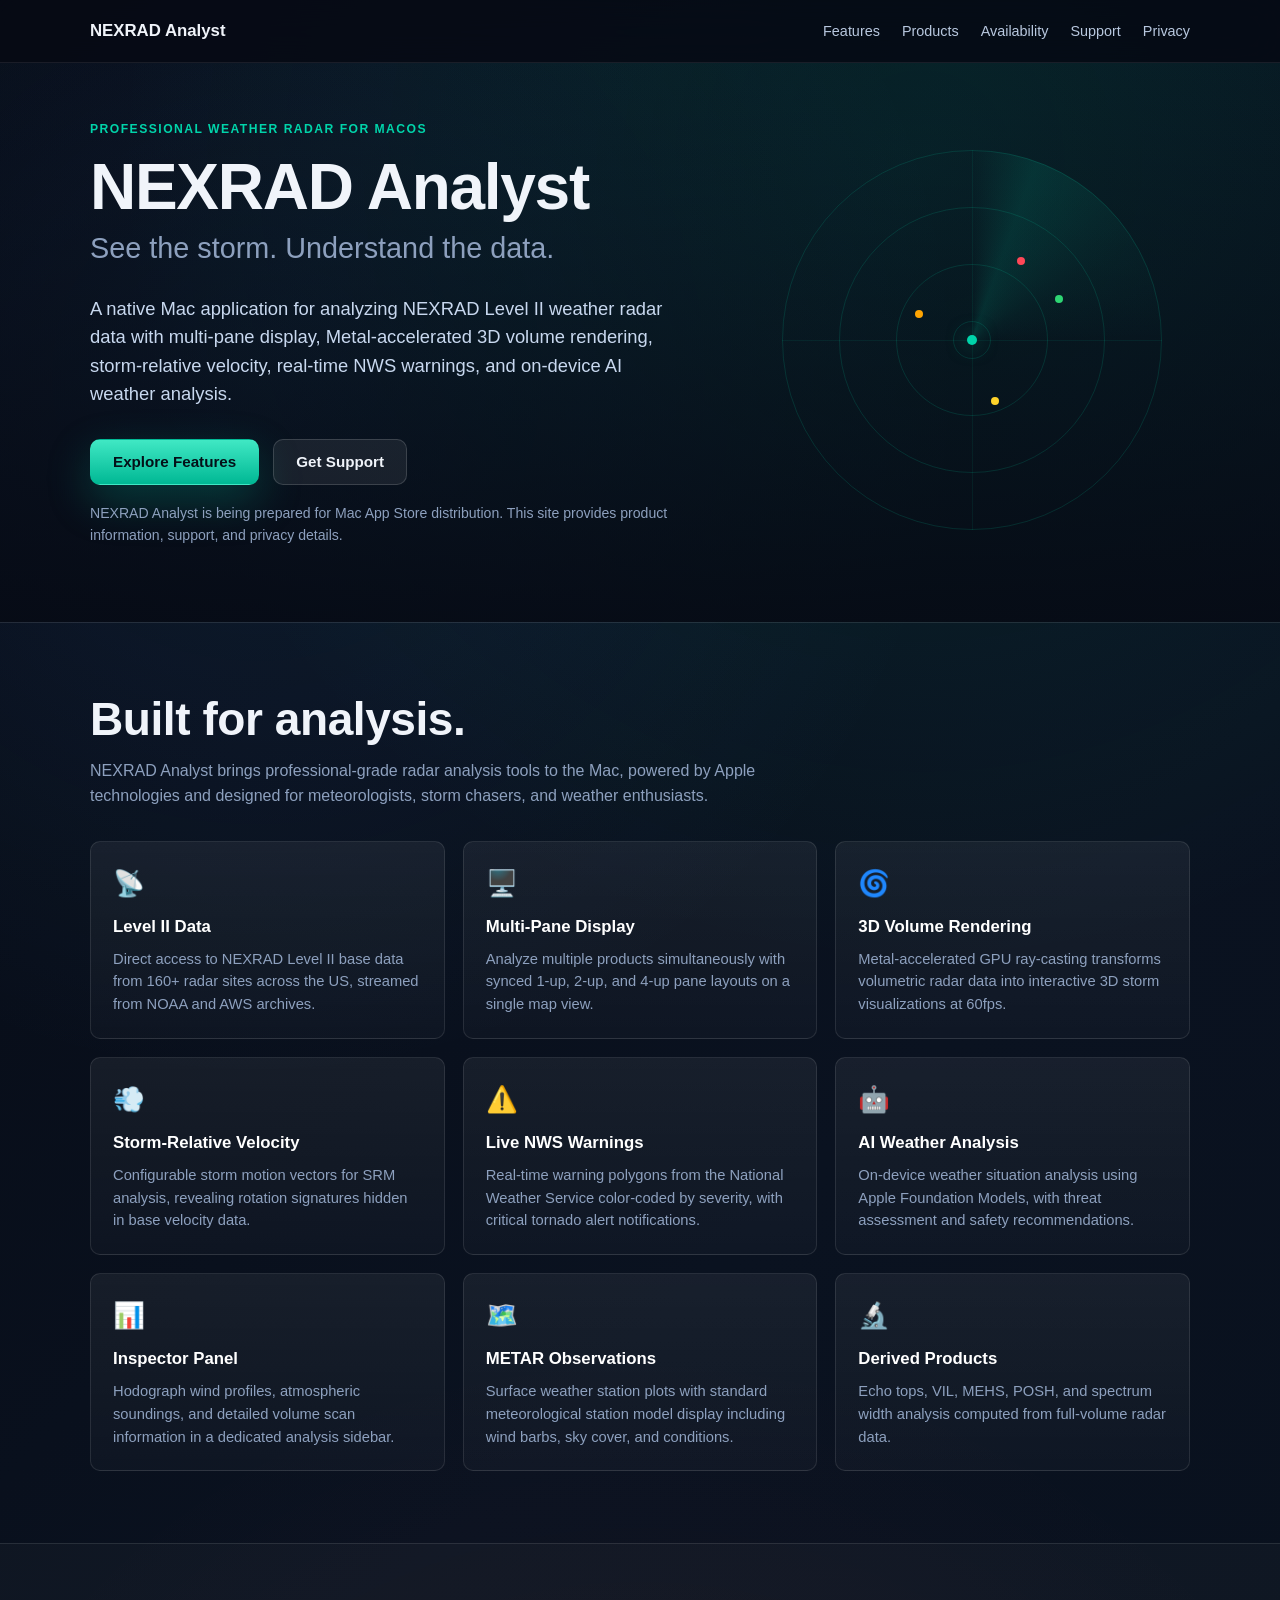
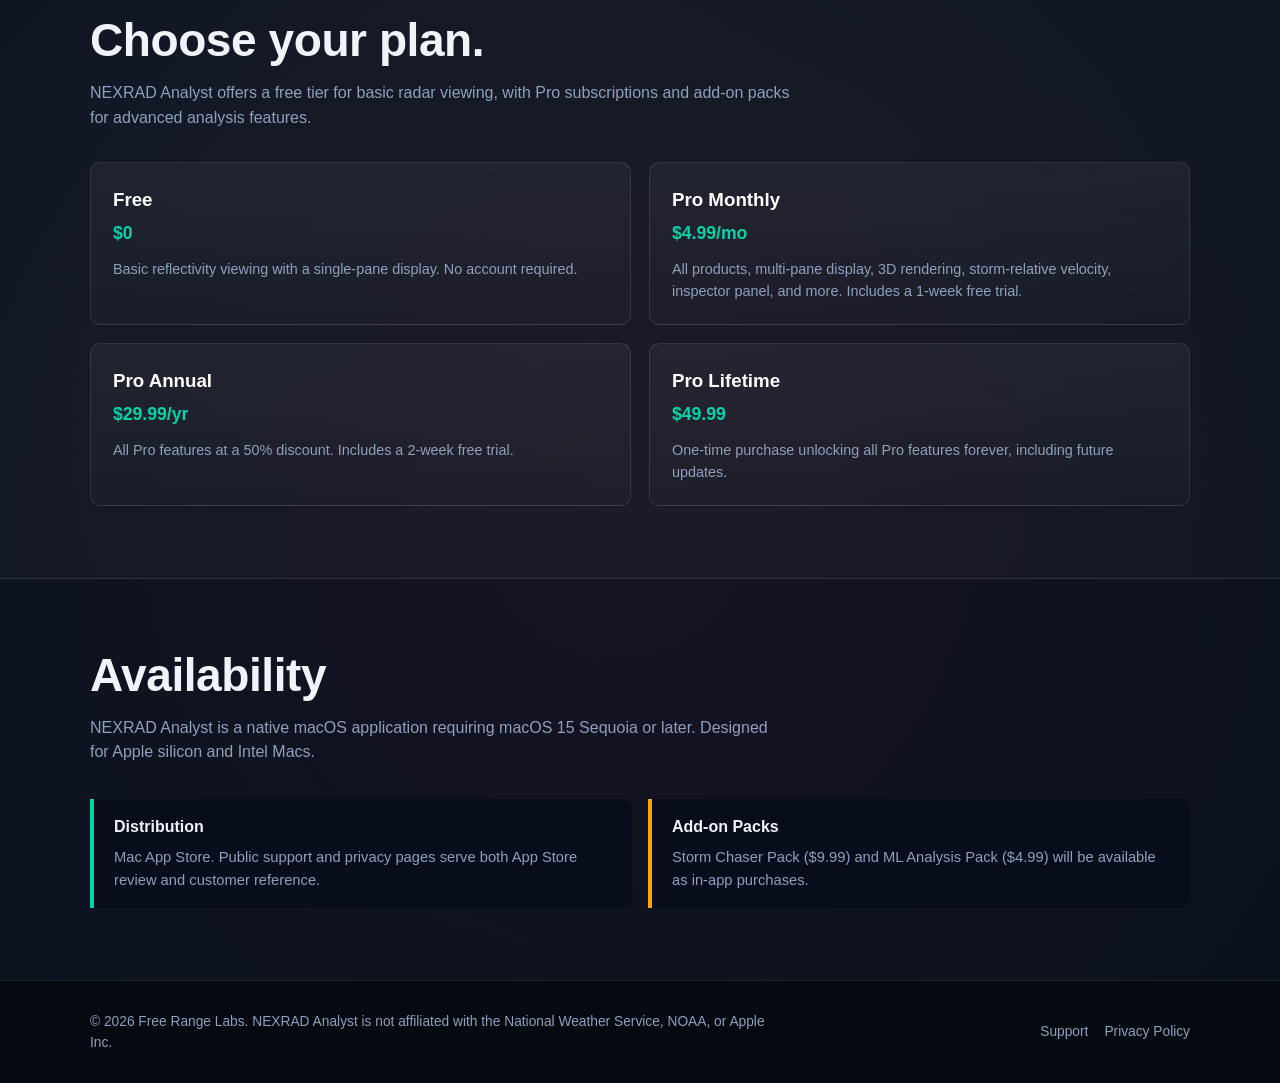
==== index.html @ 1f05a840 "Initial public site: marketing, support, privacy, and issue templates - Marketing page (index.html):" ====
<!doctype html>
<html lang="en">
  <head>
    <meta charset="utf-8">
    <meta name="viewport" content="width=device-width, initial-scale=1">
    <title>NEXRAD Analyst - Professional Weather Radar for Mac</title>
    <meta name="description" content="NEXRAD Analyst is a native macOS weather radar analysis application featuring Level II data, multi-pane display, 3D volume rendering, storm-relative velocity, and AI-powered weather analysis.">
    <meta property="og:title" content="NEXRAD Analyst">
    <meta property="og:description" content="Professional NEXRAD Level II weather radar analysis for macOS. Multi-pane display, 3D rendering, storm tracking, and on-device AI analysis.">
    <meta property="og:type" content="website">
    <meta property="og:url" content="https://noktirnal42.github.io/NEXRADAnalyst/">
    <link rel="stylesheet" href="styles.css">
  </head>
  <body>
    <header class="site-header">
      <nav class="nav" aria-label="Primary">
        <a class="brand" href="index.html">
          <span>NEXRAD Analyst</span>
        </a>
        <div class="nav-links">
          <a href="#features">Features</a>
          <a href="#products">Products</a>
          <a href="#availability">Availability</a>
          <a href="support.html">Support</a>
          <a href="privacy.html">Privacy</a>
        </div>
      </nav>
    </header>

    <main>
      <section class="hero">
        <div class="hero-inner hero-grid">
          <div class="hero-content">
            <p class="eyebrow">Professional weather radar for macOS</p>
            <h1>NEXRAD Analyst</h1>
            <p class="hero-title-sub">See the storm. Understand the data.</p>
            <p class="hero-copy">A native Mac application for analyzing NEXRAD Level II weather radar data with multi-pane display, Metal-accelerated 3D volume rendering, storm-relative velocity, real-time NWS warnings, and on-device AI weather analysis.</p>
            <div class="cta-row">
              <a class="primary-button" href="#features">Explore Features</a>
              <a class="secondary-button" href="support.html">Get Support</a>
            </div>
            <p class="note">NEXRAD Analyst is being prepared for Mac App Store distribution. This site provides product information, support, and privacy details.</p>
          </div>
          <div class="radar-visual" aria-label="Animated radar sweep visualization">
            <div class="radar-ring radar-ring-1"></div>
            <div class="radar-ring radar-ring-2"></div>
            <div class="radar-ring radar-ring-3"></div>
            <div class="radar-ring radar-ring-4"></div>
            <div class="radar-crosshair"></div>
            <div class="radar-sweep"></div>
            <div class="radar-dot radar-dot-1"></div>
            <div class="radar-dot radar-dot-2"></div>
            <div class="radar-dot radar-dot-3"></div>
            <div class="radar-dot radar-dot-4"></div>
            <div class="radar-center"></div>
          </div>
        </div>
      </section>

      <section class="section" id="features">
        <div class="section-inner">
          <h2>Built for analysis.</h2>
          <p class="section-lede">NEXRAD Analyst brings professional-grade radar analysis tools to the Mac, powered by Apple technologies and designed for meteorologists, storm chasers, and weather enthusiasts.</p>
          <div class="feature-grid">
            <article class="feature">
              <span class="feature-icon">📡</span>
              <h3>Level II Data</h3>
              <p>Direct access to NEXRAD Level II base data from 160+ radar sites across the US, streamed from NOAA and AWS archives.</p>
            </article>
            <article class="feature">
              <span class="feature-icon">🖥️</span>
              <h3>Multi-Pane Display</h3>
              <p>Analyze multiple products simultaneously with synced 1-up, 2-up, and 4-up pane layouts on a single map view.</p>
            </article>
            <article class="feature">
              <span class="feature-icon">🌀</span>
              <h3>3D Volume Rendering</h3>
              <p>Metal-accelerated GPU ray-casting transforms volumetric radar data into interactive 3D storm visualizations at 60fps.</p>
            </article>
            <article class="feature">
              <span class="feature-icon">💨</span>
              <h3>Storm-Relative Velocity</h3>
              <p>Configurable storm motion vectors for SRM analysis, revealing rotation signatures hidden in base velocity data.</p>
            </article>
            <article class="feature">
              <span class="feature-icon">⚠️</span>
              <h3>Live NWS Warnings</h3>
              <p>Real-time warning polygons from the National Weather Service color-coded by severity, with critical tornado alert notifications.</p>
            </article>
            <article class="feature">
              <span class="feature-icon">🤖</span>
              <h3>AI Weather Analysis</h3>
              <p>On-device weather situation analysis using Apple Foundation Models, with threat assessment and safety recommendations.</p>
            </article>
            <article class="feature">
              <span class="feature-icon">📊</span>
              <h3>Inspector Panel</h3>
              <p>Hodograph wind profiles, atmospheric soundings, and detailed volume scan information in a dedicated analysis sidebar.</p>
            </article>
            <article class="feature">
              <span class="feature-icon">🗺️</span>
              <h3>METAR Observations</h3>
              <p>Surface weather station plots with standard meteorological station model display including wind barbs, sky cover, and conditions.</p>
            </article>
            <article class="feature">
              <span class="feature-icon">🔬</span>
              <h3>Derived Products</h3>
              <p>Echo tops, VIL, MEHS, POSH, and spectrum width analysis computed from full-volume radar data.</p>
            </article>
          </div>
        </div>
      </section>

      <section class="section alt" id="products">
        <div class="section-inner">
          <h2>Choose your plan.</h2>
          <p class="section-lede">NEXRAD Analyst offers a free tier for basic radar viewing, with Pro subscriptions and add-on packs for advanced analysis features.</p>
          <div class="product-grid">
            <div class="product-card">
              <h3>Free</h3>
              <p class="price">$0</p>
              <p>Basic reflectivity viewing with a single-pane display. No account required.</p>
            </div>
            <div class="product-card">
              <h3>Pro Monthly</h3>
              <p class="price">$4.99/mo</p>
              <p>All products, multi-pane display, 3D rendering, storm-relative velocity, inspector panel, and more. Includes a 1-week free trial.</p>
            </div>
            <div class="product-card">
              <h3>Pro Annual</h3>
              <p class="price">$29.99/yr</p>
              <p>All Pro features at a 50% discount. Includes a 2-week free trial.</p>
            </div>
            <div class="product-card">
              <h3>Pro Lifetime</h3>
              <p class="price">$49.99</p>
              <p>One-time purchase unlocking all Pro features forever, including future updates.</p>
            </div>
          </div>
        </div>
      </section>

      <section class="section" id="availability">
        <div class="section-inner">
          <h2>Availability</h2>
          <p class="section-lede">NEXRAD Analyst is a native macOS application requiring macOS 15 Sequoia or later. Designed for Apple silicon and Intel Macs.</p>
          <div class="status-list">
            <div class="status-item">
              <strong>Distribution</strong>
              <p>Mac App Store. Public support and privacy pages serve both App Store review and customer reference.</p>
            </div>
            <div class="status-item pending">
              <strong>Add-on Packs</strong>
              <p>Storm Chaser Pack ($9.99) and ML Analysis Pack ($4.99) will be available as in-app purchases.</p>
            </div>
          </div>
        </div>
      </section>
    </main>

    <footer class="site-footer">
      <div class="footer-inner">
        <span>&copy; 2026 Free Range Labs. NEXRAD Analyst is not affiliated with the National Weather Service, NOAA, or Apple Inc.</span>
        <div class="footer-links">
          <a href="support.html">Support</a>
          <a href="privacy.html">Privacy Policy</a>
        </div>
      </div>
    </footer>
  </body>
</html>
---- styles.css ----
:root {
  color-scheme: dark;
  --ink: #f0f4fa;
  --muted: #8da0be;
  --soft: #c8d8ef;
  --line: rgba(255, 255, 255, 0.10);
  --panel: rgba(8, 14, 28, 0.92);
  --panel-solid: #0c1424;
  --page: #060a14;
  --accent: #00d4aa;
  --accent-strong: #00b894;
  --blue: #47a7ff;
  --blue-strong: #0a84ff;
  --red: #ff4757;
  --orange: #ffa502;
  --green: #2ed573;
  --yellow: #ffd32a;
  --shadow: 0 30px 90px rgba(0, 0, 0, 0.50);
}

* {
  box-sizing: border-box;
}

html {
  background: var(--page);
}

body {
  margin: 0;
  font-family: -apple-system, BlinkMacSystemFont, "SF Pro Text", "Segoe UI", sans-serif;
  color: var(--ink);
  background:
    radial-gradient(circle at 72% 6%, rgba(0, 212, 170, 0.12), transparent 30%),
    radial-gradient(circle at 20% 14%, rgba(71, 167, 255, 0.10), transparent 28%),
    radial-gradient(circle at 50% 80%, rgba(255, 71, 87, 0.06), transparent 36%),
    linear-gradient(135deg, #060a14 0%, #0a1220 50%, #08101c 100%);
  line-height: 1.55;
}

a {
  color: var(--accent);
}

a:hover {
  color: #33e8be;
}

/* ──── Navigation ──── */

.site-header {
  position: sticky;
  top: 0;
  z-index: 20;
  border-bottom: 1px solid rgba(255, 255, 255, 0.08);
  background: rgba(6, 10, 20, 0.88);
  backdrop-filter: blur(20px);
}

.nav {
  width: min(1100px, calc(100% - 36px));
  margin: 0 auto;
  display: flex;
  align-items: center;
  justify-content: space-between;
  min-height: 62px;
  gap: 24px;
}

.brand {
  display: flex;
  align-items: center;
  gap: 12px;
  color: var(--ink);
  text-decoration: none;
  font-weight: 750;
  font-size: 1.05rem;
}

.brand img {
  width: 30px;
  height: 30px;
  border-radius: 7px;
  box-shadow: 0 8px 24px rgba(0, 212, 170, 0.18);
}

.nav-links {
  display: flex;
  align-items: center;
  gap: 22px;
  font-size: 0.9rem;
}

.nav-links a {
  color: #b8c8df;
  text-decoration: none;
  transition: color 0.15s;
}

.nav-links a:hover {
  color: #fff;
}

/* ──── Hero ──── */

.hero {
  position: relative;
  min-height: 560px;
  display: grid;
  align-items: center;
  overflow: hidden;
  border-bottom: 1px solid var(--line);
}

.hero::before {
  content: "";
  position: absolute;
  inset: 0;
  background:
    linear-gradient(180deg, rgba(6, 10, 20, 0.06) 0%, rgba(6, 10, 20, 0.88) 100%);
}

.hero-inner,
.section-inner,
.legal-main {
  width: min(1100px, calc(100% - 36px));
  margin: 0 auto;
}

.hero-grid {
  position: relative;
  z-index: 1;
  display: grid;
  grid-template-columns: minmax(0, 1fr) minmax(300px, 0.7fr);
  gap: 40px;
  align-items: center;
  padding: 56px 0 60px;
}

.hero-content {
  position: relative;
  max-width: 640px;
}

.eyebrow {
  color: var(--accent);
  font-weight: 800;
  text-transform: uppercase;
  font-size: 0.76rem;
  letter-spacing: 0.12em;
  margin: 0 0 18px;
}

h1 {
  font-size: clamp(2.6rem, 5vw, 4.5rem);
  line-height: 0.95;
  margin: 0 0 8px;
  letter-spacing: -0.02em;
}

.hero-title-sub {
  font-size: clamp(1.3rem, 2.5vw, 1.8rem);
  font-weight: 300;
  color: var(--muted);
  margin: 0 0 24px;
}

.hero-copy {
  color: var(--soft);
  font-size: clamp(1rem, 1.5vw, 1.15rem);
  max-width: 580px;
  margin: 0 0 30px;
}

.cta-row {
  display: flex;
  flex-wrap: wrap;
  align-items: center;
  gap: 14px;
}

.primary-button,
.secondary-button {
  min-height: 46px;
  display: inline-flex;
  align-items: center;
  justify-content: center;
  padding: 0 22px;
  border-radius: 10px;
  font-weight: 700;
  text-decoration: none;
  border: 1px solid transparent;
  font-size: 0.95rem;
  transition: all 0.2s;
}

.primary-button {
  color: #041018;
  background: linear-gradient(180deg, #40e8c4, var(--accent-strong));
  box-shadow: 0 16px 44px rgba(0, 184, 148, 0.28);
}

.primary-button:hover {
  background: linear-gradient(180deg, #66f0d4, #00d4aa);
  box-shadow: 0 18px 50px rgba(0, 184, 148, 0.36);
  transform: translateY(-1px);
}

.secondary-button {
  color: var(--ink);
  background: rgba(255, 255, 255, 0.07);
  border-color: rgba(255, 255, 255, 0.15);
}

.secondary-button:hover {
  background: rgba(255, 255, 255, 0.12);
  border-color: rgba(255, 255, 255, 0.22);
}

.note {
  color: var(--muted);
  font-size: 0.88rem;
  margin-top: 18px;
  max-width: 620px;
}

/* ──── Radar visual in hero ──── */

.radar-visual {
  position: relative;
  width: min(100%, 380px);
  aspect-ratio: 1;
  justify-self: center;
}

.radar-ring {
  position: absolute;
  border-radius: 50%;
  border: 1px solid rgba(0, 212, 170, 0.15);
}

.radar-ring-1 { inset: 0; }
.radar-ring-2 { inset: 15%; }
.radar-ring-3 { inset: 30%; }
.radar-ring-4 { inset: 45%; }

.radar-sweep {
  position: absolute;
  inset: 0;
  border-radius: 50%;
  background: conic-gradient(
    from 0deg,
    transparent 0deg,
    rgba(0, 212, 170, 0.12) 20deg,
    rgba(0, 212, 170, 0.04) 60deg,
    transparent 90deg
  );
  animation: sweep 6s linear infinite;
}

@keyframes sweep {
  from { transform: rotate(0deg); }
  to { transform: rotate(360deg); }
}

.radar-crosshair {
  position: absolute;
  inset: 0;
}

.radar-crosshair::before,
.radar-crosshair::after {
  content: "";
  position: absolute;
  background: rgba(0, 212, 170, 0.08);
}

.radar-crosshair::before {
  left: 50%;
  top: 0;
  bottom: 0;
  width: 1px;
}

.radar-crosshair::after {
  top: 50%;
  left: 0;
  right: 0;
  height: 1px;
}

.radar-dot {
  position: absolute;
  width: 8px;
  height: 8px;
  border-radius: 50%;
  animation: pulse 2.5s ease-in-out infinite;
}

.radar-dot-1 { top: 28%; left: 62%; background: var(--red); animation-delay: 0s; }
.radar-dot-2 { top: 42%; left: 35%; background: var(--orange); animation-delay: 0.8s; }
.radar-dot-3 { top: 65%; left: 55%; background: var(--yellow); animation-delay: 1.4s; }
.radar-dot-4 { top: 38%; left: 72%; background: var(--green); animation-delay: 0.4s; }

@keyframes pulse {
  0%, 100% { opacity: 0.5; transform: scale(1); }
  50% { opacity: 1; transform: scale(1.6); }
}

.radar-center {
  position: absolute;
  top: 50%;
  left: 50%;
  transform: translate(-50%, -50%);
  width: 10px;
  height: 10px;
  border-radius: 50%;
  background: var(--accent);
  box-shadow: 0 0 20px rgba(0, 212, 170, 0.5);
}

/* ──── Sections ──── */

.section {
  padding: 72px 0;
}

.section.alt {
  background: rgba(255, 255, 255, 0.025);
  border-top: 1px solid var(--line);
  border-bottom: 1px solid var(--line);
}

.section h2,
.legal-main h1 {
  font-size: clamp(2rem, 3.6vw, 3rem);
  line-height: 1.05;
  margin: 0 0 16px;
  letter-spacing: -0.01em;
}

.section-lede,
.legal-main > p {
  color: var(--muted);
  font-size: 1rem;
  max-width: 700px;
}

/* ──── Feature grid ──── */

.feature-grid {
  display: grid;
  grid-template-columns: repeat(3, minmax(0, 1fr));
  gap: 18px;
  margin-top: 32px;
}

.feature {
  background: linear-gradient(180deg, rgba(255, 255, 255, 0.06), rgba(255, 255, 255, 0.025));
  border: 1px solid var(--line);
  border-radius: 10px;
  padding: 22px;
  transition: border-color 0.2s, transform 0.2s;
}

.feature:hover {
  border-color: rgba(0, 212, 170, 0.25);
  transform: translateY(-2px);
}

.feature-icon {
  font-size: 1.6rem;
  margin-bottom: 10px;
  display: block;
}

.feature h3 {
  margin: 0 0 8px;
  color: #fff;
  font-size: 1.05rem;
}

.feature p {
  margin: 0;
  color: var(--muted);
  font-size: 0.92rem;
}

/* ──── Product grid ──── */

.product-grid {
  display: grid;
  grid-template-columns: repeat(2, minmax(0, 1fr));
  gap: 18px;
  margin-top: 32px;
}

.product-card {
  background: linear-gradient(180deg, rgba(255, 255, 255, 0.05), rgba(255, 255, 255, 0.02));
  border: 1px solid var(--line);
  border-radius: 10px;
  padding: 22px;
}

.product-card h3 {
  margin: 0 0 6px;
  color: #fff;
}

.product-card .price {
  color: var(--accent);
  font-weight: 700;
  font-size: 1.1rem;
  margin: 0 0 10px;
}

.product-card p {
  margin: 0;
  color: var(--muted);
  font-size: 0.9rem;
}

/* ──── Status/availability ──── */

.status-list {
  display: grid;
  grid-template-columns: repeat(2, minmax(0, 1fr));
  gap: 16px;
  margin-top: 34px;
}

.status-item {
  border-left: 4px solid var(--accent);
  padding: 16px 20px;
  background: var(--panel);
  border-radius: 0 10px 10px 0;
}

.status-item.pending {
  border-left-color: var(--orange);
}

.status-item strong {
  display: block;
  margin-bottom: 4px;
}

.status-item p {
  color: var(--muted);
  margin: 6px 0 0;
  font-size: 0.92rem;
}

/* ──── Support page specifics ──── */

.support-grid {
  display: grid;
  grid-template-columns: repeat(auto-fit, minmax(280px, 1fr));
  gap: 18px;
  margin-top: 28px;
}

.support-card {
  background: linear-gradient(180deg, rgba(255, 255, 255, 0.06), rgba(255, 255, 255, 0.025));
  border: 1px solid var(--line);
  border-radius: 10px;
  padding: 24px;
}

.support-card h3 {
  margin: 0 0 8px;
  color: #fff;
}

.support-card p {
  color: var(--muted);
  margin: 0 0 14px;
  font-size: 0.92rem;
}

.support-card .step-number {
  display: inline-flex;
  align-items: center;
  justify-content: center;
  width: 28px;
  height: 28px;
  border-radius: 50%;
  background: rgba(0, 212, 170, 0.15);
  color: var(--accent);
  font-weight: 700;
  font-size: 0.85rem;
  margin-bottom: 12px;
}

.faq-list {
  margin-top: 28px;
}

.faq-item {
  border-top: 1px solid var(--line);
  padding: 20px 0;
}

.faq-item h3 {
  margin: 0 0 8px;
  color: #fff;
  font-size: 1rem;
}

.faq-item p {
  margin: 0;
  color: var(--muted);
  font-size: 0.92rem;
}

.email-note {
  margin-top: 20px;
  padding: 16px 20px;
  background: rgba(255, 165, 2, 0.08);
  border: 1px solid rgba(255, 165, 2, 0.15);
  border-radius: 10px;
  color: var(--muted);
  font-size: 0.9rem;
}

.email-note strong {
  color: var(--orange);
}

/* ──── Legal pages ──── */

.legal-main {
  padding: 64px 0;
}

.legal-section {
  border-top: 1px solid var(--line);
  padding: 28px 0;
}

.legal-section h2 {
  margin: 0 0 12px;
  color: #fff;
  font-size: 1.2rem;
}

.legal-section p,
.legal-section li {
  color: #b8c8df;
  font-size: 0.95rem;
}

.legal-section ul {
  padding-left: 20px;
}

.legal-section li {
  margin-bottom: 6px;
}

/* ──── Footer ──── */

.site-footer {
  border-top: 1px solid var(--line);
  padding: 30px 0;
  color: var(--muted);
  background: #050910;
}

.footer-inner {
  width: min(1100px, calc(100% - 36px));
  margin: 0 auto;
  display: flex;
  flex-wrap: wrap;
  align-items: center;
  justify-content: space-between;
  gap: 16px;
  font-size: 0.86rem;
}

.footer-inner span {
  max-width: 700px;
}

.footer-links {
  display: flex;
  flex-wrap: wrap;
  gap: 16px;
}

.footer-links a {
  color: var(--muted);
  text-decoration: none;
}

.footer-links a:hover {
  color: var(--accent);
}

/* ──── Responsive ──── */

@media (max-width: 860px) {
  .nav {
    align-items: flex-start;
    flex-direction: column;
    padding: 14px 0;
  }

  .nav-links {
    width: 100%;
    justify-content: space-between;
    gap: 10px;
  }

  .hero {
    min-height: auto;
  }

  .hero-grid {
    grid-template-columns: 1fr;
    gap: 30px;
    padding: 48px 0 52px;
  }

  .radar-visual {
    max-width: 260px;
    order: -1;
    justify-self: center;
  }

  .feature-grid,
  .product-grid,
  .status-list {
    grid-template-columns: 1fr;
  }
}

@media (max-width: 540px) {
  .support-grid {
    grid-template-columns: 1fr;
  }
}
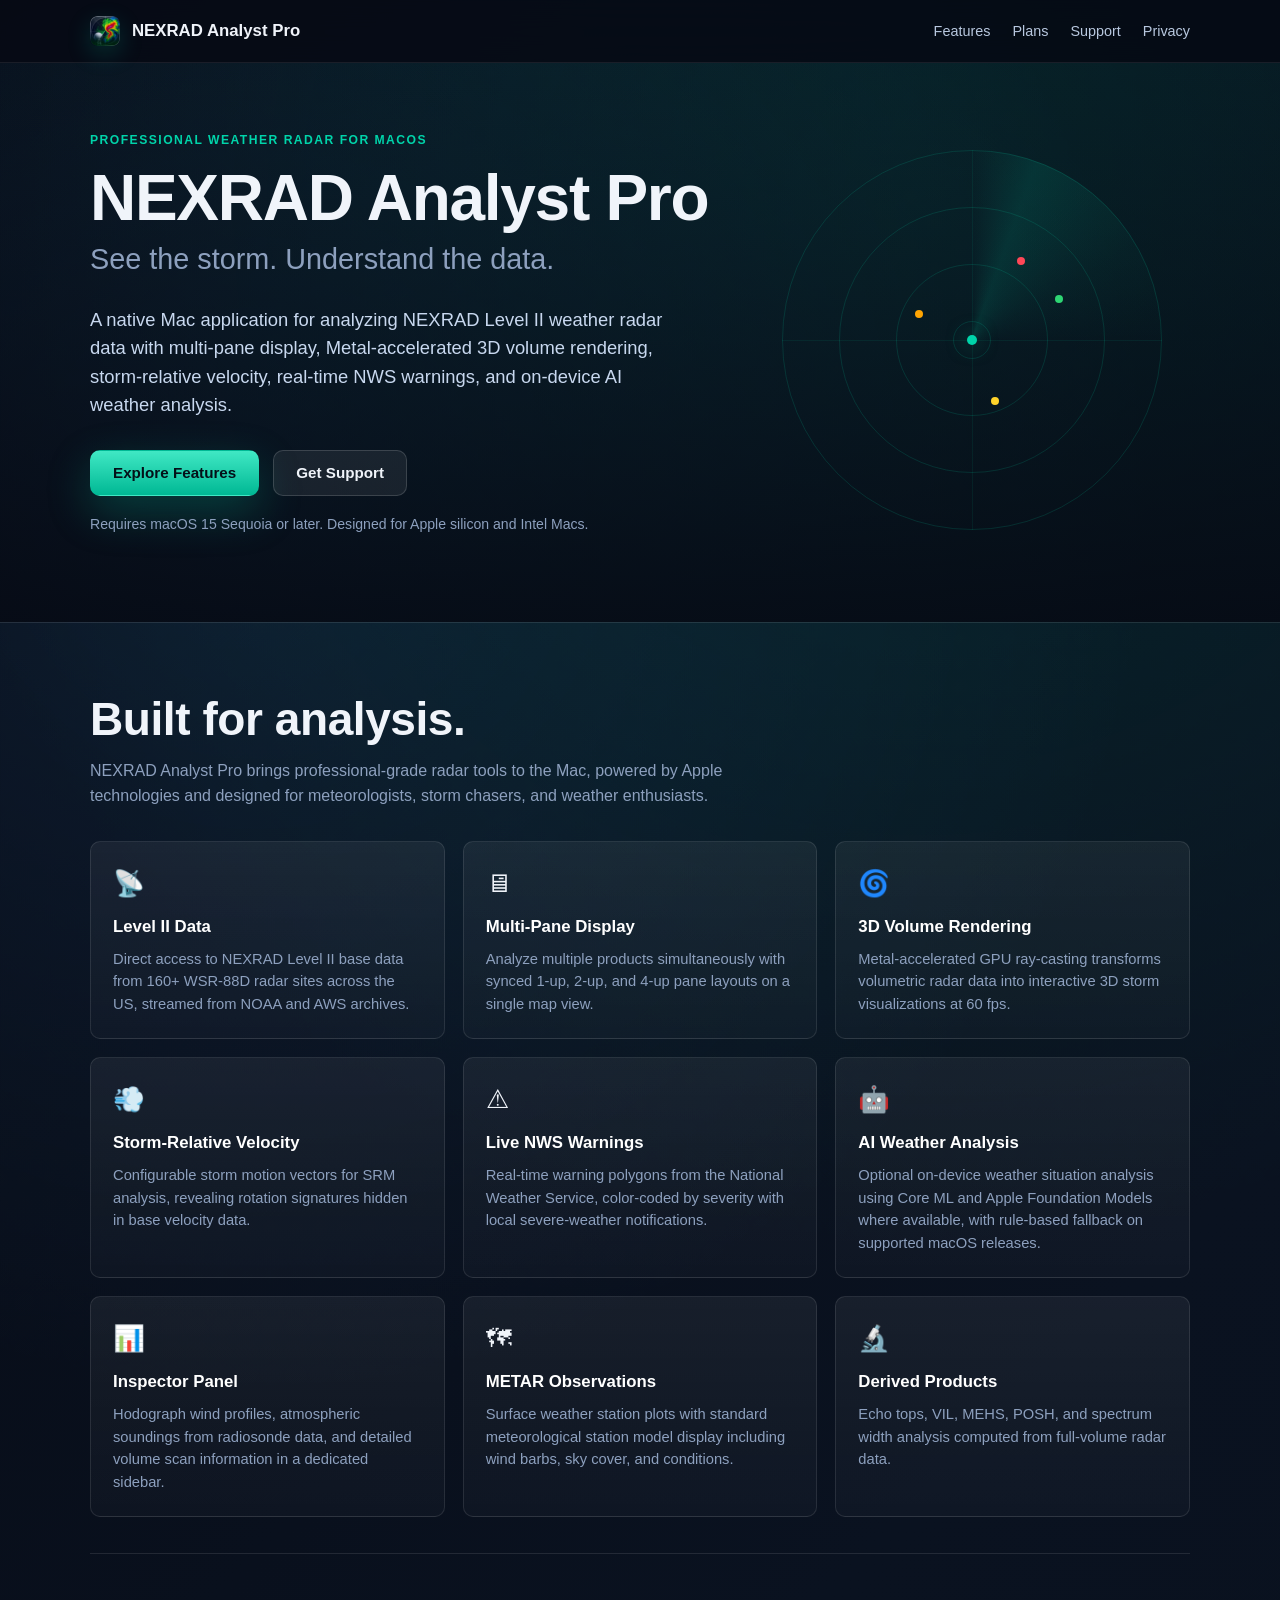
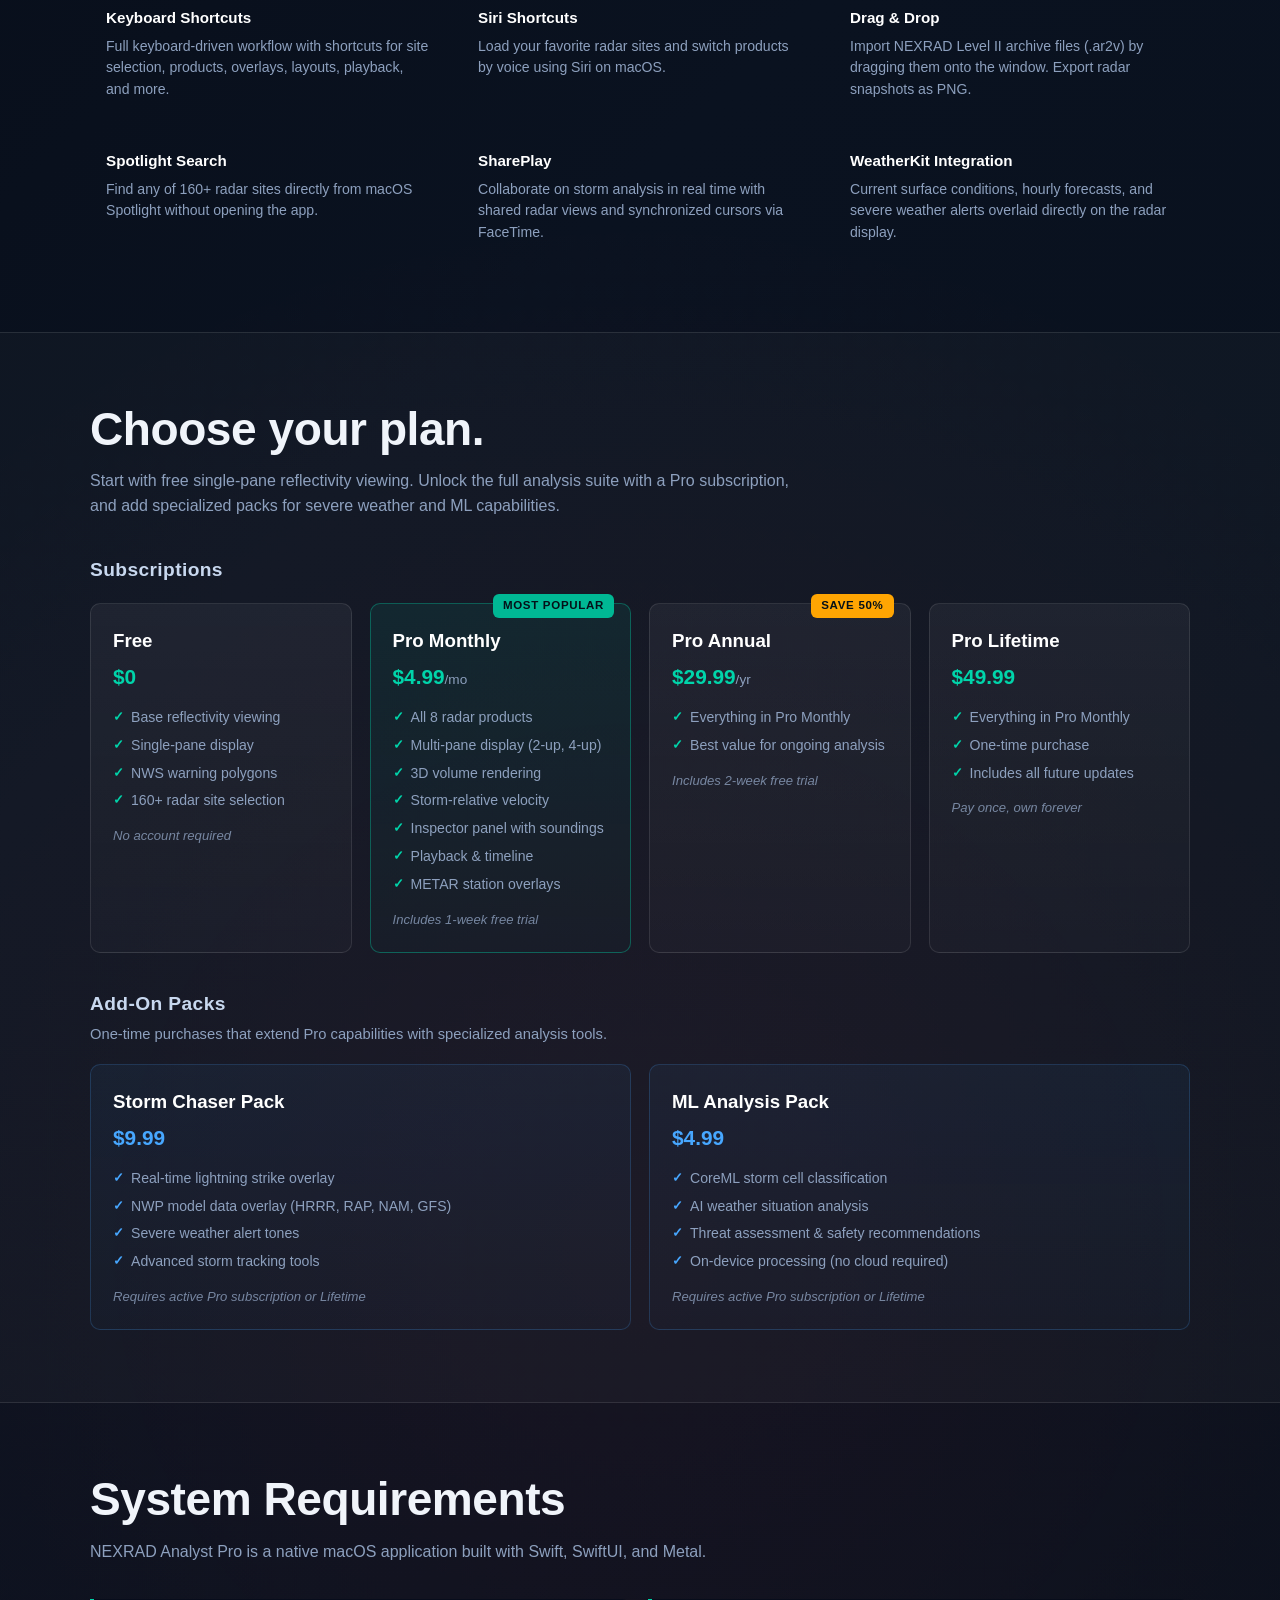
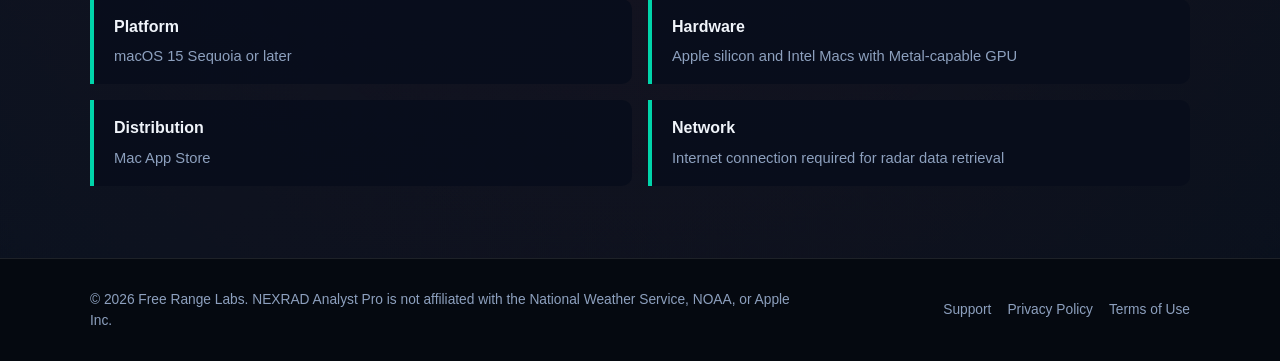
==== commit c5c79344: "Align public pages with shipping app" ====
--- a/index.html
+++ b/index.html
@@ -3,24 +3,27 @@
   <head>
     <meta charset="utf-8">
     <meta name="viewport" content="width=device-width, initial-scale=1">
-    <title>NEXRAD Analyst - Professional Weather Radar for Mac</title>
-    <meta name="description" content="NEXRAD Analyst is a native macOS weather radar analysis application featuring Level II data, multi-pane display, 3D volume rendering, storm-relative velocity, and AI-powered weather analysis.">
-    <meta property="og:title" content="NEXRAD Analyst">
+    <title>NEXRAD Analyst Pro — Professional Weather Radar for Mac</title>
+    <meta name="description" content="NEXRAD Analyst Pro is a native macOS weather radar application featuring NEXRAD Level II data, multi-pane display, Metal-accelerated 3D volume rendering, storm-relative velocity, and on-device AI weather analysis.">
+    <meta property="og:title" content="NEXRAD Analyst Pro — Professional Weather Radar for Mac">
     <meta property="og:description" content="Professional NEXRAD Level II weather radar analysis for macOS. Multi-pane display, 3D rendering, storm tracking, and on-device AI analysis.">
     <meta property="og:type" content="website">
     <meta property="og:url" content="https://noktirnal42.github.io/NEXRADAnalyst/">
+    <meta property="og:image" content="https://noktirnal42.github.io/NEXRADAnalyst/app-icon.png">
+    <link rel="icon" type="image/png" sizes="32x32" href="favicon.png">
+    <link rel="apple-touch-icon" href="app-icon.png">
     <link rel="stylesheet" href="styles.css">
   </head>
   <body>
     <header class="site-header">
       <nav class="nav" aria-label="Primary">
         <a class="brand" href="index.html">
-          <span>NEXRAD Analyst</span>
+          <img src="app-icon.png" alt="NEXRAD Analyst Pro icon" width="30" height="30">
+          <span>NEXRAD Analyst Pro</span>
         </a>
         <div class="nav-links">
           <a href="#features">Features</a>
-          <a href="#products">Products</a>
-          <a href="#availability">Availability</a>
+          <a href="#plans">Plans</a>
           <a href="support.html">Support</a>
           <a href="privacy.html">Privacy</a>
         </div>
@@ -32,14 +35,14 @@
         <div class="hero-inner hero-grid">
           <div class="hero-content">
             <p class="eyebrow">Professional weather radar for macOS</p>
-            <h1>NEXRAD Analyst</h1>
+            <h1>NEXRAD Analyst Pro</h1>
             <p class="hero-title-sub">See the storm. Understand the data.</p>
             <p class="hero-copy">A native Mac application for analyzing NEXRAD Level II weather radar data with multi-pane display, Metal-accelerated 3D volume rendering, storm-relative velocity, real-time NWS warnings, and on-device AI weather analysis.</p>
             <div class="cta-row">
               <a class="primary-button" href="#features">Explore Features</a>
               <a class="secondary-button" href="support.html">Get Support</a>
             </div>
-            <p class="note">NEXRAD Analyst is being prepared for Mac App Store distribution. This site provides product information, support, and privacy details.</p>
+            <p class="note">Requires macOS 15 Sequoia or later. Designed for Apple silicon and Intel Macs.</p>
           </div>
           <div class="radar-visual" aria-label="Animated radar sweep visualization">
             <div class="radar-ring radar-ring-1"></div>
@@ -60,98 +63,190 @@
       <section class="section" id="features">
         <div class="section-inner">
           <h2>Built for analysis.</h2>
-          <p class="section-lede">NEXRAD Analyst brings professional-grade radar analysis tools to the Mac, powered by Apple technologies and designed for meteorologists, storm chasers, and weather enthusiasts.</p>
+          <p class="section-lede">NEXRAD Analyst Pro brings professional-grade radar tools to the Mac, powered by Apple technologies and designed for meteorologists, storm chasers, and weather enthusiasts.</p>
           <div class="feature-grid">
             <article class="feature">
-              <span class="feature-icon">📡</span>
+              <span class="feature-icon" aria-hidden="true">&#x1F4E1;</span>
               <h3>Level II Data</h3>
-              <p>Direct access to NEXRAD Level II base data from 160+ radar sites across the US, streamed from NOAA and AWS archives.</p>
-            </article>
-            <article class="feature">
-              <span class="feature-icon">🖥️</span>
+              <p>Direct access to NEXRAD Level II base data from 160+ WSR-88D radar sites across the US, streamed from NOAA and AWS archives.</p>
+            </article>
+            <article class="feature">
+              <span class="feature-icon" aria-hidden="true">&#x1F5A5;</span>
               <h3>Multi-Pane Display</h3>
               <p>Analyze multiple products simultaneously with synced 1-up, 2-up, and 4-up pane layouts on a single map view.</p>
             </article>
             <article class="feature">
-              <span class="feature-icon">🌀</span>
+              <span class="feature-icon" aria-hidden="true">&#x1F300;</span>
               <h3>3D Volume Rendering</h3>
-              <p>Metal-accelerated GPU ray-casting transforms volumetric radar data into interactive 3D storm visualizations at 60fps.</p>
-            </article>
-            <article class="feature">
-              <span class="feature-icon">💨</span>
+              <p>Metal-accelerated GPU ray-casting transforms volumetric radar data into interactive 3D storm visualizations at 60 fps.</p>
+            </article>
+            <article class="feature">
+              <span class="feature-icon" aria-hidden="true">&#x1F4A8;</span>
               <h3>Storm-Relative Velocity</h3>
               <p>Configurable storm motion vectors for SRM analysis, revealing rotation signatures hidden in base velocity data.</p>
             </article>
             <article class="feature">
-              <span class="feature-icon">⚠️</span>
+              <span class="feature-icon" aria-hidden="true">&#x26A0;</span>
               <h3>Live NWS Warnings</h3>
-              <p>Real-time warning polygons from the National Weather Service color-coded by severity, with critical tornado alert notifications.</p>
-            </article>
-            <article class="feature">
-              <span class="feature-icon">🤖</span>
+              <p>Real-time warning polygons from the National Weather Service, color-coded by severity with local severe-weather notifications.</p>
+            </article>
+            <article class="feature">
+              <span class="feature-icon" aria-hidden="true">&#x1F916;</span>
               <h3>AI Weather Analysis</h3>
-              <p>On-device weather situation analysis using Apple Foundation Models, with threat assessment and safety recommendations.</p>
-            </article>
-            <article class="feature">
-              <span class="feature-icon">📊</span>
+              <p>Optional on-device weather situation analysis using Core ML and Apple Foundation Models where available, with rule-based fallback on supported macOS releases.</p>
+            </article>
+            <article class="feature">
+              <span class="feature-icon" aria-hidden="true">&#x1F4CA;</span>
               <h3>Inspector Panel</h3>
-              <p>Hodograph wind profiles, atmospheric soundings, and detailed volume scan information in a dedicated analysis sidebar.</p>
-            </article>
-            <article class="feature">
-              <span class="feature-icon">🗺️</span>
+              <p>Hodograph wind profiles, atmospheric soundings from radiosonde data, and detailed volume scan information in a dedicated sidebar.</p>
+            </article>
+            <article class="feature">
+              <span class="feature-icon" aria-hidden="true">&#x1F5FA;</span>
               <h3>METAR Observations</h3>
               <p>Surface weather station plots with standard meteorological station model display including wind barbs, sky cover, and conditions.</p>
             </article>
             <article class="feature">
-              <span class="feature-icon">🔬</span>
+              <span class="feature-icon" aria-hidden="true">&#x1F52C;</span>
               <h3>Derived Products</h3>
               <p>Echo tops, VIL, MEHS, POSH, and spectrum width analysis computed from full-volume radar data.</p>
             </article>
           </div>
-        </div>
-      </section>
-
-      <section class="section alt" id="products">
+
+          <div class="feature-extras">
+            <div class="feature-extra-grid">
+              <div class="feature-extra">
+                <strong>Keyboard Shortcuts</strong>
+                <p>Full keyboard-driven workflow with shortcuts for site selection, products, overlays, layouts, playback, and more.</p>
+              </div>
+              <div class="feature-extra">
+                <strong>Siri Shortcuts</strong>
+                <p>Load your favorite radar sites and switch products by voice using Siri on macOS.</p>
+              </div>
+              <div class="feature-extra">
+                <strong>Drag &amp; Drop</strong>
+                <p>Import NEXRAD Level II archive files (.ar2v) by dragging them onto the window. Export radar snapshots as PNG.</p>
+              </div>
+              <div class="feature-extra">
+                <strong>Spotlight Search</strong>
+                <p>Find any of 160+ radar sites directly from macOS Spotlight without opening the app.</p>
+              </div>
+              <div class="feature-extra">
+                <strong>SharePlay</strong>
+                <p>Collaborate on storm analysis in real time with shared radar views and synchronized cursors via FaceTime.</p>
+              </div>
+              <div class="feature-extra">
+                <strong>WeatherKit Integration</strong>
+                <p>Current surface conditions, hourly forecasts, and severe weather alerts overlaid directly on the radar display.</p>
+              </div>
+            </div>
+          </div>
+        </div>
+      </section>
+
+      <section class="section alt" id="plans">
         <div class="section-inner">
           <h2>Choose your plan.</h2>
-          <p class="section-lede">NEXRAD Analyst offers a free tier for basic radar viewing, with Pro subscriptions and add-on packs for advanced analysis features.</p>
-          <div class="product-grid">
+          <p class="section-lede">Start with free single-pane reflectivity viewing. Unlock the full analysis suite with a Pro subscription, and add specialized packs for severe weather and ML capabilities.</p>
+
+          <h3 class="plans-group-heading">Subscriptions</h3>
+          <div class="product-grid four-col">
             <div class="product-card">
               <h3>Free</h3>
               <p class="price">$0</p>
-              <p>Basic reflectivity viewing with a single-pane display. No account required.</p>
+              <ul class="plan-features">
+                <li>Base reflectivity viewing</li>
+                <li>Single-pane display</li>
+                <li>NWS warning polygons</li>
+                <li>160+ radar site selection</li>
+              </ul>
+              <p class="plan-note">No account required</p>
+            </div>
+            <div class="product-card featured">
+              <div class="card-badge">Most Popular</div>
+              <h3>Pro Monthly</h3>
+              <p class="price">$4.99<span class="price-period">/mo</span></p>
+              <ul class="plan-features">
+                <li>All 8 radar products</li>
+                <li>Multi-pane display (2-up, 4-up)</li>
+                <li>3D volume rendering</li>
+                <li>Storm-relative velocity</li>
+                <li>Inspector panel with soundings</li>
+                <li>Playback &amp; timeline</li>
+                <li>METAR station overlays</li>
+              </ul>
+              <p class="plan-note">Includes 1-week free trial</p>
             </div>
             <div class="product-card">
-              <h3>Pro Monthly</h3>
-              <p class="price">$4.99/mo</p>
-              <p>All products, multi-pane display, 3D rendering, storm-relative velocity, inspector panel, and more. Includes a 1-week free trial.</p>
-            </div>
-            <div class="product-card">
+              <div class="card-badge savings">Save 50%</div>
               <h3>Pro Annual</h3>
-              <p class="price">$29.99/yr</p>
-              <p>All Pro features at a 50% discount. Includes a 2-week free trial.</p>
+              <p class="price">$29.99<span class="price-period">/yr</span></p>
+              <ul class="plan-features">
+                <li>Everything in Pro Monthly</li>
+                <li>Best value for ongoing analysis</li>
+              </ul>
+              <p class="plan-note">Includes 2-week free trial</p>
             </div>
             <div class="product-card">
               <h3>Pro Lifetime</h3>
               <p class="price">$49.99</p>
-              <p>One-time purchase unlocking all Pro features forever, including future updates.</p>
-            </div>
-          </div>
-        </div>
-      </section>
-
-      <section class="section" id="availability">
+              <ul class="plan-features">
+                <li>Everything in Pro Monthly</li>
+                <li>One-time purchase</li>
+                <li>Includes all future updates</li>
+              </ul>
+              <p class="plan-note">Pay once, own forever</p>
+            </div>
+          </div>
+
+          <h3 class="plans-group-heading">Add-On Packs</h3>
+          <p class="plans-group-sub">One-time purchases that extend Pro capabilities with specialized analysis tools.</p>
+          <div class="product-grid two-col">
+            <div class="product-card addon-card">
+              <h3>Storm Chaser Pack</h3>
+              <p class="price">$9.99</p>
+              <ul class="plan-features">
+                <li>Real-time lightning strike overlay</li>
+                <li>NWP model data overlay (HRRR, RAP, NAM, GFS)</li>
+                <li>Severe weather alert tones</li>
+                <li>Advanced storm tracking tools</li>
+              </ul>
+              <p class="plan-note">Requires active Pro subscription or Lifetime</p>
+            </div>
+            <div class="product-card addon-card">
+              <h3>ML Analysis Pack</h3>
+              <p class="price">$4.99</p>
+              <ul class="plan-features">
+                <li>CoreML storm cell classification</li>
+                <li>AI weather situation analysis</li>
+                <li>Threat assessment &amp; safety recommendations</li>
+                <li>On-device processing (no cloud required)</li>
+              </ul>
+              <p class="plan-note">Requires active Pro subscription or Lifetime</p>
+            </div>
+          </div>
+        </div>
+      </section>
+
+      <section class="section" id="requirements">
         <div class="section-inner">
-          <h2>Availability</h2>
-          <p class="section-lede">NEXRAD Analyst is a native macOS application requiring macOS 15 Sequoia or later. Designed for Apple silicon and Intel Macs.</p>
+          <h2>System Requirements</h2>
+          <p class="section-lede">NEXRAD Analyst Pro is a native macOS application built with Swift, SwiftUI, and Metal.</p>
           <div class="status-list">
             <div class="status-item">
+              <strong>Platform</strong>
+              <p>macOS 15 Sequoia or later</p>
+            </div>
+            <div class="status-item">
+              <strong>Hardware</strong>
+              <p>Apple silicon and Intel Macs with Metal-capable GPU</p>
+            </div>
+            <div class="status-item">
               <strong>Distribution</strong>
-              <p>Mac App Store. Public support and privacy pages serve both App Store review and customer reference.</p>
-            </div>
-            <div class="status-item pending">
-              <strong>Add-on Packs</strong>
-              <p>Storm Chaser Pack ($9.99) and ML Analysis Pack ($4.99) will be available as in-app purchases.</p>
+              <p>Mac App Store</p>
+            </div>
+            <div class="status-item">
+              <strong>Network</strong>
+              <p>Internet connection required for radar data retrieval</p>
             </div>
           </div>
         </div>
@@ -160,10 +255,11 @@
 
     <footer class="site-footer">
       <div class="footer-inner">
-        <span>&copy; 2026 Free Range Labs. NEXRAD Analyst is not affiliated with the National Weather Service, NOAA, or Apple Inc.</span>
+        <span>&copy; 2026 Free Range Labs. NEXRAD Analyst Pro is not affiliated with the National Weather Service, NOAA, or Apple Inc.</span>
         <div class="footer-links">
           <a href="support.html">Support</a>
           <a href="privacy.html">Privacy Policy</a>
+          <a href="terms.html">Terms of Use</a>
         </div>
       </div>
     </footer>
--- a/styles.css
+++ b/styles.css
@@ -55,6 +55,7 @@
   border-bottom: 1px solid rgba(255, 255, 255, 0.08);
   background: rgba(6, 10, 20, 0.88);
   backdrop-filter: blur(20px);
+  -webkit-backdrop-filter: blur(20px);
 }
 
 .nav {
@@ -386,20 +387,114 @@
   font-size: 0.92rem;
 }
 
-/* ──── Product grid ──── */
+/* ──── Feature extras (below main grid) ──── */
+
+.feature-extras {
+  margin-top: 36px;
+  padding-top: 36px;
+  border-top: 1px solid var(--line);
+}
+
+.feature-extra-grid {
+  display: grid;
+  grid-template-columns: repeat(3, minmax(0, 1fr));
+  gap: 16px;
+}
+
+.feature-extra {
+  padding: 16px;
+}
+
+.feature-extra strong {
+  display: block;
+  color: #fff;
+  font-size: 0.95rem;
+  margin-bottom: 6px;
+}
+
+.feature-extra p {
+  margin: 0;
+  color: var(--muted);
+  font-size: 0.88rem;
+}
+
+/* ──── Product / plan grid ──── */
+
+.plans-group-heading {
+  font-size: 1.2rem;
+  color: var(--soft);
+  margin: 36px 0 4px;
+  letter-spacing: 0.02em;
+}
+
+.plans-group-sub {
+  color: var(--muted);
+  font-size: 0.92rem;
+  margin: 0 0 4px;
+}
 
 .product-grid {
   display: grid;
+  gap: 18px;
+  margin-top: 18px;
+}
+
+.product-grid.four-col {
+  grid-template-columns: repeat(4, minmax(0, 1fr));
+}
+
+.product-grid.two-col {
   grid-template-columns: repeat(2, minmax(0, 1fr));
-  gap: 18px;
-  margin-top: 32px;
 }
 
 .product-card {
+  position: relative;
   background: linear-gradient(180deg, rgba(255, 255, 255, 0.05), rgba(255, 255, 255, 0.02));
   border: 1px solid var(--line);
   border-radius: 10px;
   padding: 22px;
+  transition: border-color 0.2s, transform 0.2s;
+}
+
+.product-card:hover {
+  border-color: rgba(255, 255, 255, 0.18);
+  transform: translateY(-2px);
+}
+
+.product-card.featured {
+  border-color: rgba(0, 212, 170, 0.35);
+  background: linear-gradient(180deg, rgba(0, 212, 170, 0.08), rgba(0, 212, 170, 0.02));
+}
+
+.product-card.featured:hover {
+  border-color: rgba(0, 212, 170, 0.5);
+}
+
+.product-card.addon-card {
+  border-color: rgba(71, 167, 255, 0.2);
+  background: linear-gradient(180deg, rgba(71, 167, 255, 0.06), rgba(71, 167, 255, 0.02));
+}
+
+.product-card.addon-card:hover {
+  border-color: rgba(71, 167, 255, 0.35);
+}
+
+.card-badge {
+  position: absolute;
+  top: -10px;
+  right: 16px;
+  background: var(--accent-strong);
+  color: #041018;
+  font-size: 0.72rem;
+  font-weight: 800;
+  text-transform: uppercase;
+  letter-spacing: 0.06em;
+  padding: 3px 10px;
+  border-radius: 6px;
+}
+
+.card-badge.savings {
+  background: var(--orange);
 }
 
 .product-card h3 {
@@ -410,17 +505,56 @@
 .product-card .price {
   color: var(--accent);
   font-weight: 700;
-  font-size: 1.1rem;
-  margin: 0 0 10px;
-}
-
-.product-card p {
+  font-size: 1.3rem;
+  margin: 0 0 14px;
+}
+
+.addon-card .price {
+  color: var(--blue);
+}
+
+.price-period {
+  font-size: 0.85rem;
+  font-weight: 500;
+  color: var(--muted);
+}
+
+.plan-features {
+  list-style: none;
+  padding: 0;
+  margin: 0 0 14px;
+}
+
+.plan-features li {
+  position: relative;
+  padding-left: 18px;
+  margin-bottom: 6px;
+  color: var(--muted);
+  font-size: 0.88rem;
+}
+
+.plan-features li::before {
+  content: "\2713";
+  position: absolute;
+  left: 0;
+  color: var(--accent);
+  font-weight: 700;
+  font-size: 0.8rem;
+}
+
+.addon-card .plan-features li::before {
+  color: var(--blue);
+}
+
+.plan-note {
   margin: 0;
   color: var(--muted);
-  font-size: 0.9rem;
-}
-
-/* ──── Status/availability ──── */
+  font-size: 0.82rem;
+  font-style: italic;
+  opacity: 0.8;
+}
+
+/* ──── Status / requirements ──── */
 
 .status-list {
   display: grid;
@@ -527,6 +661,56 @@
   color: var(--orange);
 }
 
+/* ──── Keyboard shortcuts ──── */
+
+kbd {
+  display: inline-block;
+  padding: 2px 7px;
+  font-family: -apple-system, BlinkMacSystemFont, "SF Mono", "Menlo", monospace;
+  font-size: 0.82rem;
+  color: var(--ink);
+  background: rgba(255, 255, 255, 0.08);
+  border: 1px solid rgba(255, 255, 255, 0.15);
+  border-radius: 5px;
+  line-height: 1.4;
+  white-space: nowrap;
+}
+
+.shortcuts-grid {
+  display: grid;
+  grid-template-columns: repeat(2, minmax(0, 1fr));
+  gap: 20px;
+  margin-top: 24px;
+}
+
+.shortcut-group h3 {
+  margin: 0 0 10px;
+  color: var(--accent);
+  font-size: 0.9rem;
+  text-transform: uppercase;
+  letter-spacing: 0.06em;
+}
+
+.shortcut-table {
+  width: 100%;
+  border-collapse: collapse;
+}
+
+.shortcut-table td {
+  padding: 7px 0;
+  font-size: 0.9rem;
+  border-bottom: 1px solid rgba(255, 255, 255, 0.05);
+}
+
+.shortcut-table td:first-child {
+  width: 140px;
+  white-space: nowrap;
+}
+
+.shortcut-table td:last-child {
+  color: var(--muted);
+}
+
 /* ──── Legal pages ──── */
 
 .legal-main {
@@ -556,6 +740,11 @@
 
 .legal-section li {
   margin-bottom: 6px;
+}
+
+.legal-section em {
+  color: var(--muted);
+  font-style: italic;
 }
 
 /* ──── Footer ──── */
@@ -599,6 +788,12 @@
 
 /* ──── Responsive ──── */
 
+@media (max-width: 960px) {
+  .product-grid.four-col {
+    grid-template-columns: repeat(2, minmax(0, 1fr));
+  }
+}
+
 @media (max-width: 860px) {
   .nav {
     align-items: flex-start;
@@ -629,8 +824,26 @@
   }
 
   .feature-grid,
-  .product-grid,
   .status-list {
+    grid-template-columns: 1fr;
+  }
+
+  .feature-extra-grid {
+    grid-template-columns: repeat(2, minmax(0, 1fr));
+  }
+
+  .shortcuts-grid {
+    grid-template-columns: 1fr;
+  }
+}
+
+@media (max-width: 640px) {
+  .product-grid.four-col,
+  .product-grid.two-col {
+    grid-template-columns: 1fr;
+  }
+
+  .feature-extra-grid {
     grid-template-columns: 1fr;
   }
 }
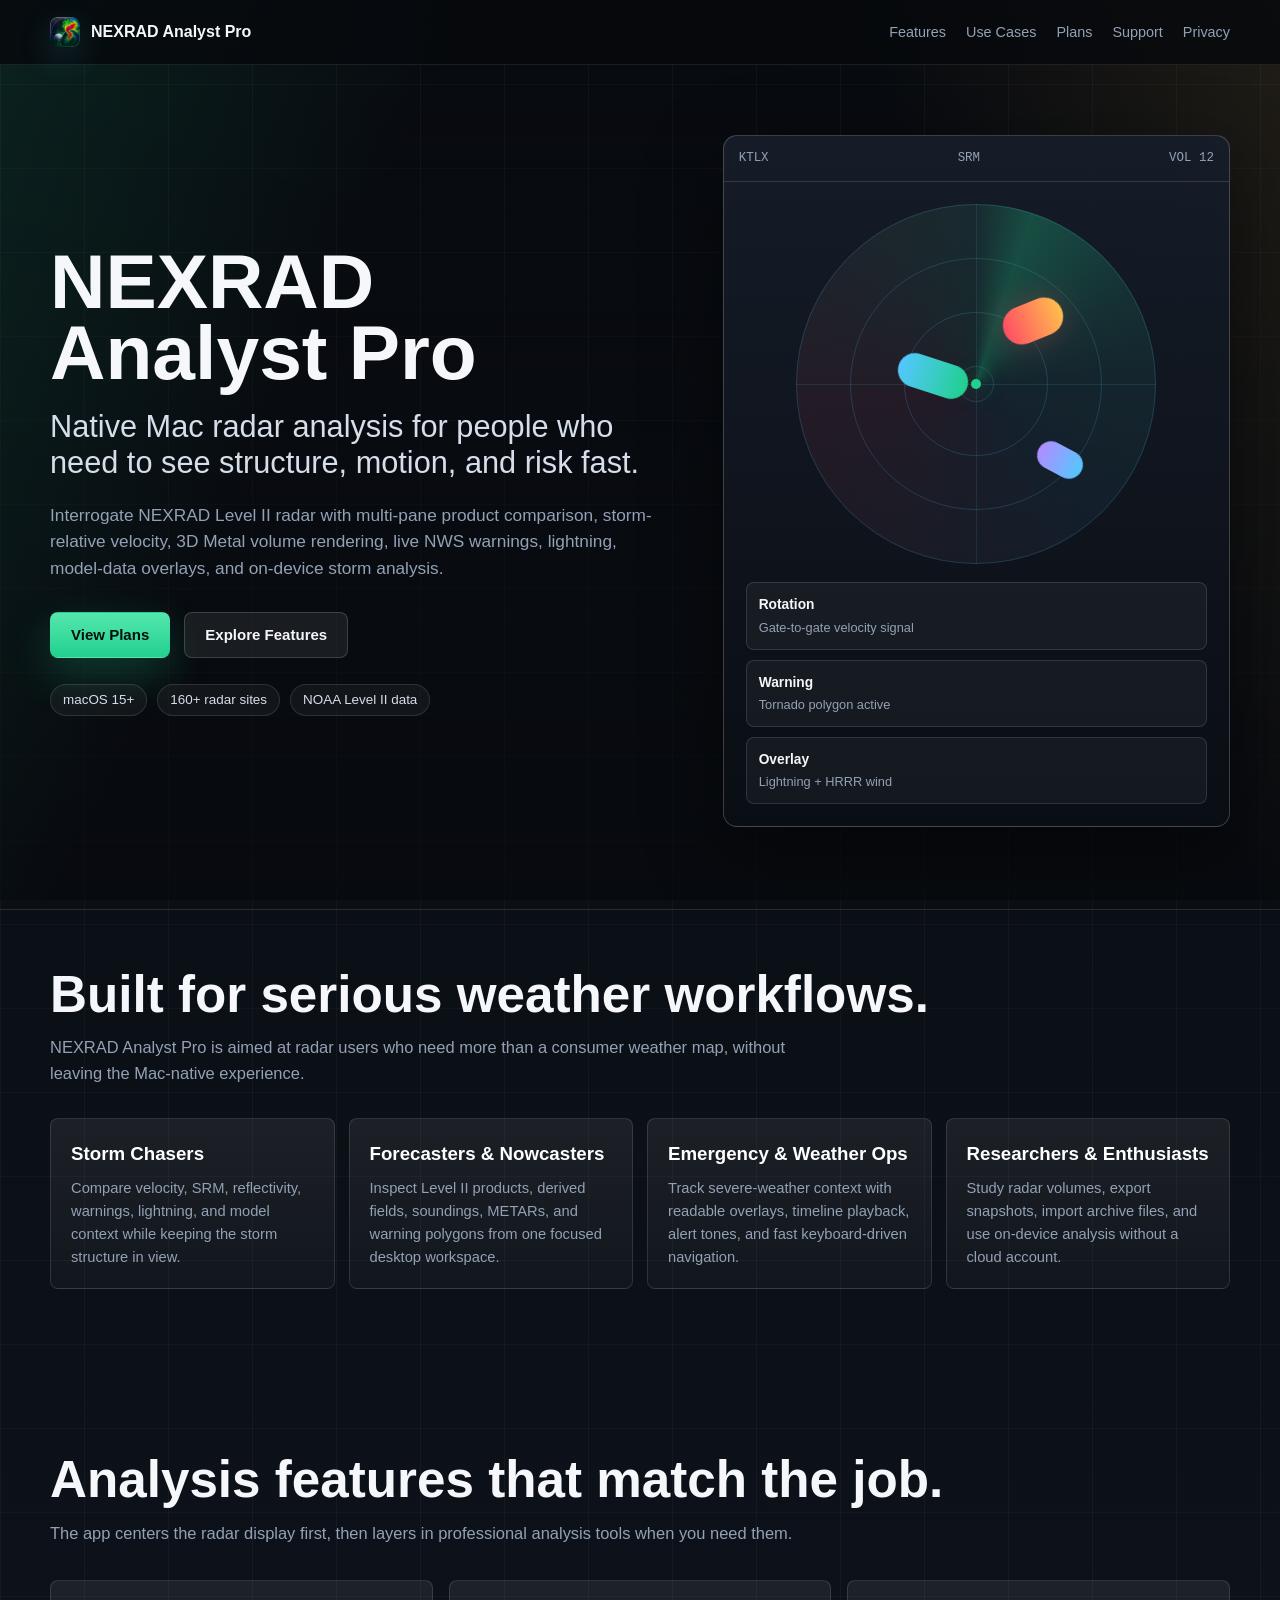
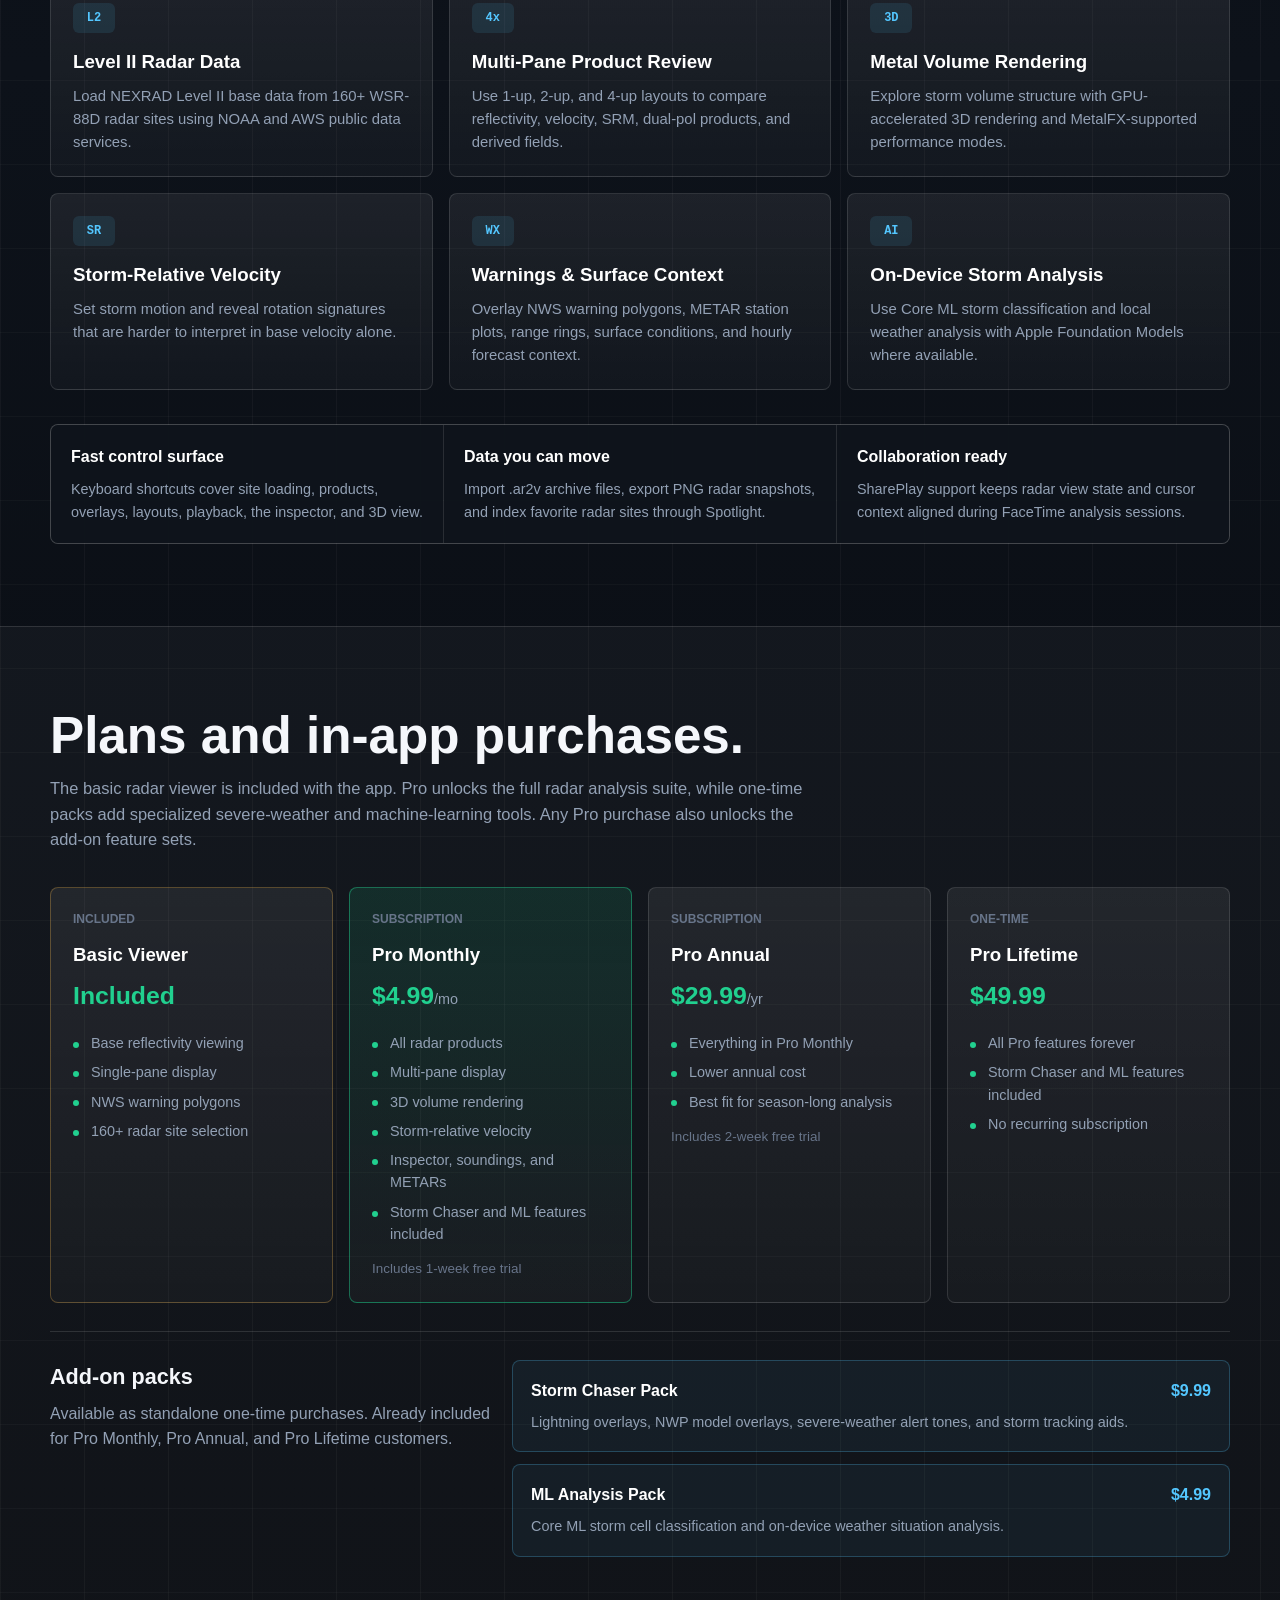
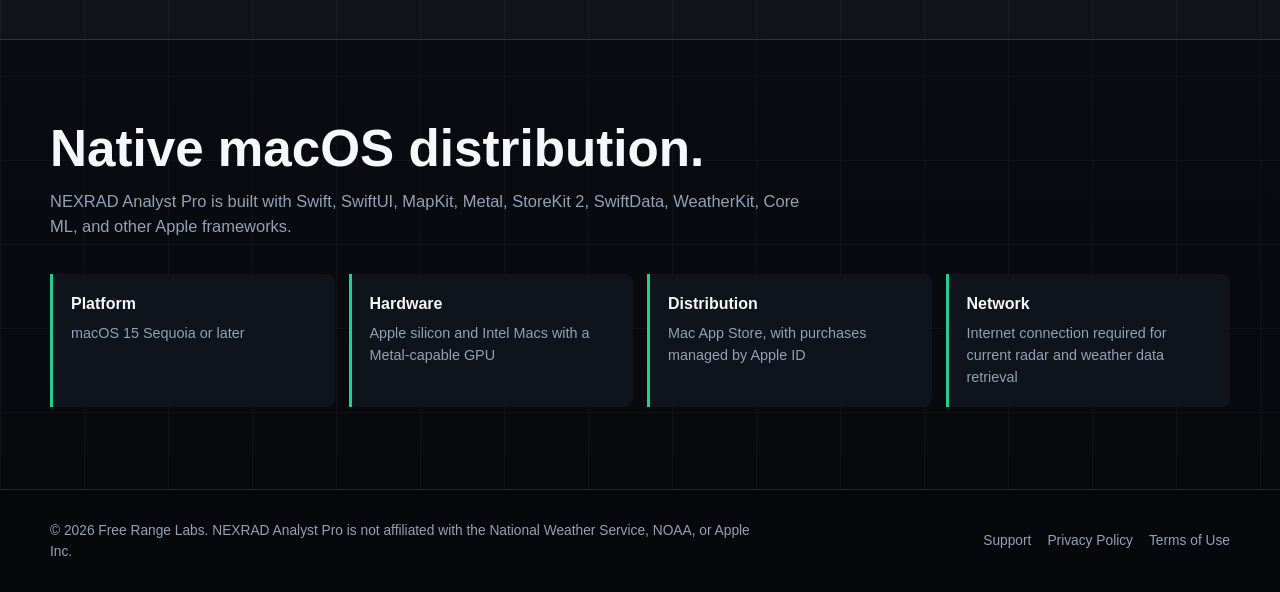
==== commit a748cd0c: "Improve public Pages launch positioning" ====
--- a/index.html
+++ b/index.html
@@ -3,10 +3,10 @@
   <head>
     <meta charset="utf-8">
     <meta name="viewport" content="width=device-width, initial-scale=1">
-    <title>NEXRAD Analyst Pro — Professional Weather Radar for Mac</title>
-    <meta name="description" content="NEXRAD Analyst Pro is a native macOS weather radar application featuring NEXRAD Level II data, multi-pane display, Metal-accelerated 3D volume rendering, storm-relative velocity, and on-device AI weather analysis.">
-    <meta property="og:title" content="NEXRAD Analyst Pro — Professional Weather Radar for Mac">
-    <meta property="og:description" content="Professional NEXRAD Level II weather radar analysis for macOS. Multi-pane display, 3D rendering, storm tracking, and on-device AI analysis.">
+    <title>NEXRAD Analyst Pro - Professional Weather Radar for Mac</title>
+    <meta name="description" content="NEXRAD Analyst Pro is a native macOS weather radar application for NEXRAD Level II analysis, storm-relative velocity, multi-pane workflows, 3D Metal rendering, warnings, lightning, model overlays, and on-device storm analysis.">
+    <meta property="og:title" content="NEXRAD Analyst Pro - Professional Weather Radar for Mac">
+    <meta property="og:description" content="Native Mac radar analysis for forecasters, storm chasers, emergency managers, and weather data professionals.">
     <meta property="og:type" content="website">
     <meta property="og:url" content="https://noktirnal42.github.io/NEXRADAnalyst/">
     <meta property="og:image" content="https://noktirnal42.github.io/NEXRADAnalyst/app-icon.png">
@@ -23,6 +23,7 @@
         </a>
         <div class="nav-links">
           <a href="#features">Features</a>
+          <a href="#audiences">Use Cases</a>
           <a href="#plans">Plans</a>
           <a href="support.html">Support</a>
           <a href="privacy.html">Privacy</a>
@@ -34,110 +35,135 @@
       <section class="hero">
         <div class="hero-inner hero-grid">
           <div class="hero-content">
-            <p class="eyebrow">Professional weather radar for macOS</p>
             <h1>NEXRAD Analyst Pro</h1>
-            <p class="hero-title-sub">See the storm. Understand the data.</p>
-            <p class="hero-copy">A native Mac application for analyzing NEXRAD Level II weather radar data with multi-pane display, Metal-accelerated 3D volume rendering, storm-relative velocity, real-time NWS warnings, and on-device AI weather analysis.</p>
+            <p class="hero-title-sub">Native Mac radar analysis for people who need to see structure, motion, and risk fast.</p>
+            <p class="hero-copy">Interrogate NEXRAD Level II radar with multi-pane product comparison, storm-relative velocity, 3D Metal volume rendering, live NWS warnings, lightning, model-data overlays, and on-device storm analysis.</p>
             <div class="cta-row">
-              <a class="primary-button" href="#features">Explore Features</a>
-              <a class="secondary-button" href="support.html">Get Support</a>
-            </div>
-            <p class="note">Requires macOS 15 Sequoia or later. Designed for Apple silicon and Intel Macs.</p>
-          </div>
-          <div class="radar-visual" aria-label="Animated radar sweep visualization">
-            <div class="radar-ring radar-ring-1"></div>
-            <div class="radar-ring radar-ring-2"></div>
-            <div class="radar-ring radar-ring-3"></div>
-            <div class="radar-ring radar-ring-4"></div>
-            <div class="radar-crosshair"></div>
-            <div class="radar-sweep"></div>
-            <div class="radar-dot radar-dot-1"></div>
-            <div class="radar-dot radar-dot-2"></div>
-            <div class="radar-dot radar-dot-3"></div>
-            <div class="radar-dot radar-dot-4"></div>
-            <div class="radar-center"></div>
+              <a class="primary-button" href="#plans">View Plans</a>
+              <a class="secondary-button" href="#features">Explore Features</a>
+            </div>
+            <div class="hero-facts" aria-label="Product highlights">
+              <span>macOS 15+</span>
+              <span>160+ radar sites</span>
+              <span>NOAA Level II data</span>
+            </div>
+          </div>
+          <div class="storm-console" aria-label="Radar analysis interface illustration">
+            <div class="console-topbar">
+              <span>KTLX</span>
+              <span>SRM</span>
+              <span>VOL 12</span>
+            </div>
+            <div class="console-body">
+              <div class="radar-visual" aria-hidden="true">
+                <div class="radar-ring radar-ring-1"></div>
+                <div class="radar-ring radar-ring-2"></div>
+                <div class="radar-ring radar-ring-3"></div>
+                <div class="radar-ring radar-ring-4"></div>
+                <div class="radar-crosshair"></div>
+                <div class="radar-sweep"></div>
+                <div class="radar-cell cell-core"></div>
+                <div class="radar-cell cell-wind"></div>
+                <div class="radar-cell cell-hail"></div>
+                <div class="radar-center"></div>
+              </div>
+              <div class="console-inspector">
+                <div>
+                  <strong>Rotation</strong>
+                  <span>Gate-to-gate velocity signal</span>
+                </div>
+                <div>
+                  <strong>Warning</strong>
+                  <span>Tornado polygon active</span>
+                </div>
+                <div>
+                  <strong>Overlay</strong>
+                  <span>Lightning + HRRR wind</span>
+                </div>
+              </div>
+            </div>
+          </div>
+        </div>
+      </section>
+
+      <section class="section section-tight" id="audiences">
+        <div class="section-inner">
+          <div class="section-heading-row">
+            <div>
+              <h2>Built for serious weather workflows.</h2>
+              <p class="section-lede">NEXRAD Analyst Pro is aimed at radar users who need more than a consumer weather map, without leaving the Mac-native experience.</p>
+            </div>
+          </div>
+          <div class="audience-grid">
+            <article class="audience-card">
+              <h3>Storm Chasers</h3>
+              <p>Compare velocity, SRM, reflectivity, warnings, lightning, and model context while keeping the storm structure in view.</p>
+            </article>
+            <article class="audience-card">
+              <h3>Forecasters &amp; Nowcasters</h3>
+              <p>Inspect Level II products, derived fields, soundings, METARs, and warning polygons from one focused desktop workspace.</p>
+            </article>
+            <article class="audience-card">
+              <h3>Emergency &amp; Weather Ops</h3>
+              <p>Track severe-weather context with readable overlays, timeline playback, alert tones, and fast keyboard-driven navigation.</p>
+            </article>
+            <article class="audience-card">
+              <h3>Researchers &amp; Enthusiasts</h3>
+              <p>Study radar volumes, export snapshots, import archive files, and use on-device analysis without a cloud account.</p>
+            </article>
           </div>
         </div>
       </section>
 
       <section class="section" id="features">
         <div class="section-inner">
-          <h2>Built for analysis.</h2>
-          <p class="section-lede">NEXRAD Analyst Pro brings professional-grade radar tools to the Mac, powered by Apple technologies and designed for meteorologists, storm chasers, and weather enthusiasts.</p>
+          <h2>Analysis features that match the job.</h2>
+          <p class="section-lede">The app centers the radar display first, then layers in professional analysis tools when you need them.</p>
           <div class="feature-grid">
             <article class="feature">
-              <span class="feature-icon" aria-hidden="true">&#x1F4E1;</span>
-              <h3>Level II Data</h3>
-              <p>Direct access to NEXRAD Level II base data from 160+ WSR-88D radar sites across the US, streamed from NOAA and AWS archives.</p>
-            </article>
-            <article class="feature">
-              <span class="feature-icon" aria-hidden="true">&#x1F5A5;</span>
-              <h3>Multi-Pane Display</h3>
-              <p>Analyze multiple products simultaneously with synced 1-up, 2-up, and 4-up pane layouts on a single map view.</p>
-            </article>
-            <article class="feature">
-              <span class="feature-icon" aria-hidden="true">&#x1F300;</span>
-              <h3>3D Volume Rendering</h3>
-              <p>Metal-accelerated GPU ray-casting transforms volumetric radar data into interactive 3D storm visualizations at 60 fps.</p>
-            </article>
-            <article class="feature">
-              <span class="feature-icon" aria-hidden="true">&#x1F4A8;</span>
+              <span class="feature-icon" aria-hidden="true">L2</span>
+              <h3>Level II Radar Data</h3>
+              <p>Load NEXRAD Level II base data from 160+ WSR-88D radar sites using NOAA and AWS public data services.</p>
+            </article>
+            <article class="feature">
+              <span class="feature-icon" aria-hidden="true">4x</span>
+              <h3>Multi-Pane Product Review</h3>
+              <p>Use 1-up, 2-up, and 4-up layouts to compare reflectivity, velocity, SRM, dual-pol products, and derived fields.</p>
+            </article>
+            <article class="feature">
+              <span class="feature-icon" aria-hidden="true">3D</span>
+              <h3>Metal Volume Rendering</h3>
+              <p>Explore storm volume structure with GPU-accelerated 3D rendering and MetalFX-supported performance modes.</p>
+            </article>
+            <article class="feature">
+              <span class="feature-icon" aria-hidden="true">SR</span>
               <h3>Storm-Relative Velocity</h3>
-              <p>Configurable storm motion vectors for SRM analysis, revealing rotation signatures hidden in base velocity data.</p>
-            </article>
-            <article class="feature">
-              <span class="feature-icon" aria-hidden="true">&#x26A0;</span>
-              <h3>Live NWS Warnings</h3>
-              <p>Real-time warning polygons from the National Weather Service, color-coded by severity with local severe-weather notifications.</p>
-            </article>
-            <article class="feature">
-              <span class="feature-icon" aria-hidden="true">&#x1F916;</span>
-              <h3>AI Weather Analysis</h3>
-              <p>Optional on-device weather situation analysis using Core ML and Apple Foundation Models where available, with rule-based fallback on supported macOS releases.</p>
-            </article>
-            <article class="feature">
-              <span class="feature-icon" aria-hidden="true">&#x1F4CA;</span>
-              <h3>Inspector Panel</h3>
-              <p>Hodograph wind profiles, atmospheric soundings from radiosonde data, and detailed volume scan information in a dedicated sidebar.</p>
-            </article>
-            <article class="feature">
-              <span class="feature-icon" aria-hidden="true">&#x1F5FA;</span>
-              <h3>METAR Observations</h3>
-              <p>Surface weather station plots with standard meteorological station model display including wind barbs, sky cover, and conditions.</p>
-            </article>
-            <article class="feature">
-              <span class="feature-icon" aria-hidden="true">&#x1F52C;</span>
-              <h3>Derived Products</h3>
-              <p>Echo tops, VIL, MEHS, POSH, and spectrum width analysis computed from full-volume radar data.</p>
-            </article>
-          </div>
-
-          <div class="feature-extras">
-            <div class="feature-extra-grid">
-              <div class="feature-extra">
-                <strong>Keyboard Shortcuts</strong>
-                <p>Full keyboard-driven workflow with shortcuts for site selection, products, overlays, layouts, playback, and more.</p>
-              </div>
-              <div class="feature-extra">
-                <strong>Siri Shortcuts</strong>
-                <p>Load your favorite radar sites and switch products by voice using Siri on macOS.</p>
-              </div>
-              <div class="feature-extra">
-                <strong>Drag &amp; Drop</strong>
-                <p>Import NEXRAD Level II archive files (.ar2v) by dragging them onto the window. Export radar snapshots as PNG.</p>
-              </div>
-              <div class="feature-extra">
-                <strong>Spotlight Search</strong>
-                <p>Find any of 160+ radar sites directly from macOS Spotlight without opening the app.</p>
-              </div>
-              <div class="feature-extra">
-                <strong>SharePlay</strong>
-                <p>Collaborate on storm analysis in real time with shared radar views and synchronized cursors via FaceTime.</p>
-              </div>
-              <div class="feature-extra">
-                <strong>WeatherKit Integration</strong>
-                <p>Current surface conditions, hourly forecasts, and severe weather alerts overlaid directly on the radar display.</p>
-              </div>
+              <p>Set storm motion and reveal rotation signatures that are harder to interpret in base velocity alone.</p>
+            </article>
+            <article class="feature">
+              <span class="feature-icon" aria-hidden="true">WX</span>
+              <h3>Warnings &amp; Surface Context</h3>
+              <p>Overlay NWS warning polygons, METAR station plots, range rings, surface conditions, and hourly forecast context.</p>
+            </article>
+            <article class="feature">
+              <span class="feature-icon" aria-hidden="true">AI</span>
+              <h3>On-Device Storm Analysis</h3>
+              <p>Use Core ML storm classification and local weather analysis with Apple Foundation Models where available.</p>
+            </article>
+          </div>
+
+          <div class="workflow-strip">
+            <div>
+              <strong>Fast control surface</strong>
+              <p>Keyboard shortcuts cover site loading, products, overlays, layouts, playback, the inspector, and 3D view.</p>
+            </div>
+            <div>
+              <strong>Data you can move</strong>
+              <p>Import .ar2v archive files, export PNG radar snapshots, and index favorite radar sites through Spotlight.</p>
+            </div>
+            <div>
+              <strong>Collaboration ready</strong>
+              <p>SharePlay support keeps radar view state and cursor context aligned during FaceTime analysis sessions.</p>
             </div>
           </div>
         </div>
@@ -145,83 +171,78 @@
 
       <section class="section alt" id="plans">
         <div class="section-inner">
-          <h2>Choose your plan.</h2>
-          <p class="section-lede">Start with free single-pane reflectivity viewing. Unlock the full analysis suite with a Pro subscription, and add specialized packs for severe weather and ML capabilities.</p>
-
-          <h3 class="plans-group-heading">Subscriptions</h3>
-          <div class="product-grid four-col">
-            <div class="product-card">
-              <h3>Free</h3>
-              <p class="price">$0</p>
+          <h2>Plans and in-app purchases.</h2>
+          <p class="section-lede">The basic radar viewer is included with the app. Pro unlocks the full radar analysis suite, while one-time packs add specialized severe-weather and machine-learning tools. Any Pro purchase also unlocks the add-on feature sets.</p>
+
+          <div class="plan-table" role="table" aria-label="NEXRAD Analyst Pro plans">
+            <div class="plan-card included">
+              <p class="plan-type">Included</p>
+              <h3>Basic Viewer</h3>
+              <p class="price">Included</p>
               <ul class="plan-features">
                 <li>Base reflectivity viewing</li>
                 <li>Single-pane display</li>
                 <li>NWS warning polygons</li>
                 <li>160+ radar site selection</li>
               </ul>
-              <p class="plan-note">No account required</p>
-            </div>
-            <div class="product-card featured">
-              <div class="card-badge">Most Popular</div>
+            </div>
+            <div class="plan-card featured">
+              <p class="plan-type">Subscription</p>
               <h3>Pro Monthly</h3>
               <p class="price">$4.99<span class="price-period">/mo</span></p>
               <ul class="plan-features">
-                <li>All 8 radar products</li>
-                <li>Multi-pane display (2-up, 4-up)</li>
+                <li>All radar products</li>
+                <li>Multi-pane display</li>
                 <li>3D volume rendering</li>
                 <li>Storm-relative velocity</li>
-                <li>Inspector panel with soundings</li>
-                <li>Playback &amp; timeline</li>
-                <li>METAR station overlays</li>
+                <li>Inspector, soundings, and METARs</li>
+                <li>Storm Chaser and ML features included</li>
               </ul>
               <p class="plan-note">Includes 1-week free trial</p>
             </div>
-            <div class="product-card">
-              <div class="card-badge savings">Save 50%</div>
+            <div class="plan-card">
+              <p class="plan-type">Subscription</p>
               <h3>Pro Annual</h3>
               <p class="price">$29.99<span class="price-period">/yr</span></p>
               <ul class="plan-features">
                 <li>Everything in Pro Monthly</li>
-                <li>Best value for ongoing analysis</li>
+                <li>Lower annual cost</li>
+                <li>Best fit for season-long analysis</li>
               </ul>
               <p class="plan-note">Includes 2-week free trial</p>
             </div>
-            <div class="product-card">
+            <div class="plan-card">
+              <p class="plan-type">One-time</p>
               <h3>Pro Lifetime</h3>
               <p class="price">$49.99</p>
               <ul class="plan-features">
-                <li>Everything in Pro Monthly</li>
-                <li>One-time purchase</li>
-                <li>Includes all future updates</li>
-              </ul>
-              <p class="plan-note">Pay once, own forever</p>
-            </div>
-          </div>
-
-          <h3 class="plans-group-heading">Add-On Packs</h3>
-          <p class="plans-group-sub">One-time purchases that extend Pro capabilities with specialized analysis tools.</p>
-          <div class="product-grid two-col">
-            <div class="product-card addon-card">
-              <h3>Storm Chaser Pack</h3>
-              <p class="price">$9.99</p>
-              <ul class="plan-features">
-                <li>Real-time lightning strike overlay</li>
-                <li>NWP model data overlay (HRRR, RAP, NAM, GFS)</li>
-                <li>Severe weather alert tones</li>
-                <li>Advanced storm tracking tools</li>
-              </ul>
-              <p class="plan-note">Requires active Pro subscription or Lifetime</p>
-            </div>
-            <div class="product-card addon-card">
-              <h3>ML Analysis Pack</h3>
-              <p class="price">$4.99</p>
-              <ul class="plan-features">
-                <li>CoreML storm cell classification</li>
-                <li>AI weather situation analysis</li>
-                <li>Threat assessment &amp; safety recommendations</li>
-                <li>On-device processing (no cloud required)</li>
-              </ul>
-              <p class="plan-note">Requires active Pro subscription or Lifetime</p>
+                <li>All Pro features forever</li>
+                <li>Storm Chaser and ML features included</li>
+                <li>No recurring subscription</li>
+              </ul>
+            </div>
+          </div>
+
+          <div class="addon-panel">
+            <div class="addon-intro">
+              <h3>Add-on packs</h3>
+              <p>Available as standalone one-time purchases. Already included for Pro Monthly, Pro Annual, and Pro Lifetime customers.</p>
+            </div>
+            <div class="addon-grid">
+              <article class="addon-card">
+                <div>
+                  <h4>Storm Chaser Pack</h4>
+                  <p>Lightning overlays, NWP model overlays, severe-weather alert tones, and storm tracking aids.</p>
+                </div>
+                <strong>$9.99</strong>
+              </article>
+              <article class="addon-card">
+                <div>
+                  <h4>ML Analysis Pack</h4>
+                  <p>Core ML storm cell classification and on-device weather situation analysis.</p>
+                </div>
+                <strong>$4.99</strong>
+              </article>
             </div>
           </div>
         </div>
@@ -229,8 +250,8 @@
 
       <section class="section" id="requirements">
         <div class="section-inner">
-          <h2>System Requirements</h2>
-          <p class="section-lede">NEXRAD Analyst Pro is a native macOS application built with Swift, SwiftUI, and Metal.</p>
+          <h2>Native macOS distribution.</h2>
+          <p class="section-lede">NEXRAD Analyst Pro is built with Swift, SwiftUI, MapKit, Metal, StoreKit 2, SwiftData, WeatherKit, Core ML, and other Apple frameworks.</p>
           <div class="status-list">
             <div class="status-item">
               <strong>Platform</strong>
@@ -238,15 +259,15 @@
             </div>
             <div class="status-item">
               <strong>Hardware</strong>
-              <p>Apple silicon and Intel Macs with Metal-capable GPU</p>
+              <p>Apple silicon and Intel Macs with a Metal-capable GPU</p>
             </div>
             <div class="status-item">
               <strong>Distribution</strong>
-              <p>Mac App Store</p>
+              <p>Mac App Store, with purchases managed by Apple ID</p>
             </div>
             <div class="status-item">
               <strong>Network</strong>
-              <p>Internet connection required for radar data retrieval</p>
+              <p>Internet connection required for current radar and weather data retrieval</p>
             </div>
           </div>
         </div>
--- a/styles.css
+++ b/styles.css
@@ -1,21 +1,22 @@
 :root {
   color-scheme: dark;
-  --ink: #f0f4fa;
-  --muted: #8da0be;
-  --soft: #c8d8ef;
-  --line: rgba(255, 255, 255, 0.10);
-  --panel: rgba(8, 14, 28, 0.92);
-  --panel-solid: #0c1424;
-  --page: #060a14;
-  --accent: #00d4aa;
-  --accent-strong: #00b894;
-  --blue: #47a7ff;
-  --blue-strong: #0a84ff;
-  --red: #ff4757;
-  --orange: #ffa502;
-  --green: #2ed573;
-  --yellow: #ffd32a;
-  --shadow: 0 30px 90px rgba(0, 0, 0, 0.50);
+  --page: #07090d;
+  --page-2: #0c1017;
+  --ink: #f5f7fb;
+  --soft: #d6deea;
+  --muted: #93a1b5;
+  --faint: #68758a;
+  --line: rgba(255, 255, 255, 0.12);
+  --line-strong: rgba(255, 255, 255, 0.2);
+  --panel: rgba(17, 22, 31, 0.86);
+  --panel-solid: #111722;
+  --panel-bright: #17202d;
+  --green: #21d08f;
+  --cyan: #54c7ff;
+  --amber: #ffbf4d;
+  --red: #ff4d64;
+  --purple: #b28cff;
+  --shadow: 0 24px 80px rgba(0, 0, 0, 0.46);
 }
 
 * {
@@ -23,6 +24,7 @@
 }
 
 html {
+  scroll-behavior: smooth;
   background: var(--page);
 }
 
@@ -31,145 +33,140 @@
   font-family: -apple-system, BlinkMacSystemFont, "SF Pro Text", "Segoe UI", sans-serif;
   color: var(--ink);
   background:
-    radial-gradient(circle at 72% 6%, rgba(0, 212, 170, 0.12), transparent 30%),
-    radial-gradient(circle at 20% 14%, rgba(71, 167, 255, 0.10), transparent 28%),
-    radial-gradient(circle at 50% 80%, rgba(255, 71, 87, 0.06), transparent 36%),
-    linear-gradient(135deg, #060a14 0%, #0a1220 50%, #08101c 100%);
+    linear-gradient(90deg, rgba(255, 255, 255, 0.035) 1px, transparent 1px),
+    linear-gradient(rgba(255, 255, 255, 0.026) 1px, transparent 1px),
+    linear-gradient(180deg, #080b10 0%, #0d121a 44%, #07090d 100%);
+  background-size: 84px 84px, 84px 84px, auto;
   line-height: 1.55;
 }
 
+body::before {
+  content: "";
+  position: fixed;
+  inset: 0;
+  pointer-events: none;
+  background:
+    linear-gradient(115deg, rgba(33, 208, 143, 0.12), transparent 28%),
+    linear-gradient(245deg, rgba(255, 191, 77, 0.1), transparent 26%),
+    linear-gradient(180deg, transparent 0%, rgba(7, 9, 13, 0.72) 100%);
+}
+
 a {
-  color: var(--accent);
+  color: var(--cyan);
 }
 
 a:hover {
-  color: #33e8be;
-}
-
-/* ──── Navigation ──── */
+  color: #8adcff;
+}
 
 .site-header {
   position: sticky;
   top: 0;
   z-index: 20;
-  border-bottom: 1px solid rgba(255, 255, 255, 0.08);
-  background: rgba(6, 10, 20, 0.88);
-  backdrop-filter: blur(20px);
-  -webkit-backdrop-filter: blur(20px);
+  border-bottom: 1px solid rgba(255, 255, 255, 0.09);
+  background: rgba(7, 9, 13, 0.82);
+  backdrop-filter: blur(18px);
+  -webkit-backdrop-filter: blur(18px);
+}
+
+.nav,
+.hero-inner,
+.section-inner,
+.legal-main,
+.footer-inner {
+  width: min(1180px, calc(100% - 40px));
+  margin: 0 auto;
 }
 
 .nav {
-  width: min(1100px, calc(100% - 36px));
-  margin: 0 auto;
   display: flex;
   align-items: center;
   justify-content: space-between;
-  min-height: 62px;
-  gap: 24px;
+  min-height: 64px;
+  gap: 22px;
 }
 
 .brand {
   display: flex;
   align-items: center;
-  gap: 12px;
+  gap: 11px;
   color: var(--ink);
   text-decoration: none;
-  font-weight: 750;
-  font-size: 1.05rem;
+  font-weight: 760;
+  font-size: 1rem;
 }
 
 .brand img {
   width: 30px;
   height: 30px;
   border-radius: 7px;
-  box-shadow: 0 8px 24px rgba(0, 212, 170, 0.18);
+  box-shadow: 0 12px 34px rgba(84, 199, 255, 0.18);
 }
 
 .nav-links {
   display: flex;
   align-items: center;
-  gap: 22px;
+  gap: 20px;
   font-size: 0.9rem;
 }
 
 .nav-links a {
-  color: #b8c8df;
+  color: var(--muted);
   text-decoration: none;
-  transition: color 0.15s;
+  transition: color 0.16s;
 }
 
 .nav-links a:hover {
-  color: #fff;
-}
-
-/* ──── Hero ──── */
+  color: var(--ink);
+}
 
 .hero {
   position: relative;
-  min-height: 560px;
+  min-height: 650px;
   display: grid;
   align-items: center;
   overflow: hidden;
   border-bottom: 1px solid var(--line);
-}
-
-.hero::before {
-  content: "";
-  position: absolute;
-  inset: 0;
-  background:
-    linear-gradient(180deg, rgba(6, 10, 20, 0.06) 0%, rgba(6, 10, 20, 0.88) 100%);
-}
-
-.hero-inner,
-.section-inner,
-.legal-main {
-  width: min(1100px, calc(100% - 36px));
-  margin: 0 auto;
 }
 
 .hero-grid {
   position: relative;
   z-index: 1;
   display: grid;
-  grid-template-columns: minmax(0, 1fr) minmax(300px, 0.7fr);
-  gap: 40px;
-  align-items: center;
-  padding: 56px 0 60px;
+  grid-template-columns: minmax(0, 1fr) minmax(360px, 0.82fr);
+  gap: 54px;
+  align-items: center;
+  padding: 70px 0 82px;
 }
 
 .hero-content {
-  position: relative;
+  max-width: 720px;
+}
+
+h1,
+.section h2,
+.legal-main h1 {
+  letter-spacing: 0;
+}
+
+h1 {
+  font-size: clamp(3rem, 6vw, 5.55rem);
+  line-height: 0.92;
+  margin: 0 0 22px;
+}
+
+.hero-title-sub {
+  margin: 0 0 20px;
+  color: var(--soft);
+  font-size: clamp(1.35rem, 2.4vw, 2rem);
+  line-height: 1.18;
+  max-width: 720px;
+}
+
+.hero-copy {
+  color: var(--muted);
+  font-size: 1.08rem;
   max-width: 640px;
-}
-
-.eyebrow {
-  color: var(--accent);
-  font-weight: 800;
-  text-transform: uppercase;
-  font-size: 0.76rem;
-  letter-spacing: 0.12em;
-  margin: 0 0 18px;
-}
-
-h1 {
-  font-size: clamp(2.6rem, 5vw, 4.5rem);
-  line-height: 0.95;
-  margin: 0 0 8px;
-  letter-spacing: -0.02em;
-}
-
-.hero-title-sub {
-  font-size: clamp(1.3rem, 2.5vw, 1.8rem);
-  font-weight: 300;
-  color: var(--muted);
-  margin: 0 0 24px;
-}
-
-.hero-copy {
-  color: var(--soft);
-  font-size: clamp(1rem, 1.5vw, 1.15rem);
-  max-width: 580px;
   margin: 0 0 30px;
 }
 
@@ -186,58 +183,96 @@
   display: inline-flex;
   align-items: center;
   justify-content: center;
-  padding: 0 22px;
-  border-radius: 10px;
-  font-weight: 700;
+  padding: 0 20px;
+  border-radius: 8px;
+  font-weight: 760;
   text-decoration: none;
   border: 1px solid transparent;
-  font-size: 0.95rem;
-  transition: all 0.2s;
+  font-size: 0.94rem;
+  transition: transform 0.18s, border-color 0.18s, background 0.18s, color 0.18s;
 }
 
 .primary-button {
-  color: #041018;
-  background: linear-gradient(180deg, #40e8c4, var(--accent-strong));
-  box-shadow: 0 16px 44px rgba(0, 184, 148, 0.28);
+  color: #04100d;
+  background: linear-gradient(180deg, #55e7ad, var(--green));
+  box-shadow: 0 16px 42px rgba(33, 208, 143, 0.24);
 }
 
 .primary-button:hover {
-  background: linear-gradient(180deg, #66f0d4, #00d4aa);
-  box-shadow: 0 18px 50px rgba(0, 184, 148, 0.36);
+  color: #04100d;
   transform: translateY(-1px);
 }
 
 .secondary-button {
   color: var(--ink);
   background: rgba(255, 255, 255, 0.07);
-  border-color: rgba(255, 255, 255, 0.15);
+  border-color: rgba(255, 255, 255, 0.16);
 }
 
 .secondary-button:hover {
-  background: rgba(255, 255, 255, 0.12);
-  border-color: rgba(255, 255, 255, 0.22);
-}
-
-.note {
-  color: var(--muted);
-  font-size: 0.88rem;
-  margin-top: 18px;
-  max-width: 620px;
-}
-
-/* ──── Radar visual in hero ──── */
+  background: rgba(255, 255, 255, 0.11);
+  color: var(--ink);
+}
+
+.hero-facts {
+  display: flex;
+  flex-wrap: wrap;
+  gap: 10px;
+  margin-top: 26px;
+}
+
+.hero-facts span {
+  display: inline-flex;
+  align-items: center;
+  min-height: 32px;
+  padding: 0 12px;
+  border: 1px solid var(--line);
+  border-radius: 999px;
+  color: var(--soft);
+  background: rgba(255, 255, 255, 0.045);
+  font-size: 0.84rem;
+}
+
+.storm-console {
+  border: 1px solid var(--line-strong);
+  border-radius: 14px;
+  overflow: hidden;
+  background: linear-gradient(180deg, rgba(22, 29, 41, 0.96), rgba(10, 14, 21, 0.96));
+  box-shadow: var(--shadow);
+}
+
+.console-topbar {
+  display: flex;
+  justify-content: space-between;
+  gap: 12px;
+  padding: 13px 15px;
+  border-bottom: 1px solid var(--line);
+  color: var(--muted);
+  font-family: "SF Mono", Menlo, monospace;
+  font-size: 0.78rem;
+}
+
+.console-body {
+  display: grid;
+  grid-template-columns: minmax(0, 1fr);
+  gap: 18px;
+  padding: 22px;
+}
 
 .radar-visual {
   position: relative;
-  width: min(100%, 380px);
+  width: min(100%, 360px);
   aspect-ratio: 1;
   justify-self: center;
+  border-radius: 50%;
+  background:
+    conic-gradient(from 20deg, rgba(33, 208, 143, 0.1), rgba(84, 199, 255, 0.06), rgba(255, 77, 100, 0.08), rgba(33, 208, 143, 0.1));
 }
 
 .radar-ring {
   position: absolute;
   border-radius: 50%;
-  border: 1px solid rgba(0, 212, 170, 0.15);
+  border: 1px solid rgba(84, 199, 255, 0.18);
 }
 
 .radar-ring-1 { inset: 0; }
@@ -249,13 +284,7 @@
   position: absolute;
   inset: 0;
   border-radius: 50%;
-  background: conic-gradient(
-    from 0deg,
-    transparent 0deg,
-    rgba(0, 212, 170, 0.12) 20deg,
-    rgba(0, 212, 170, 0.04) 60deg,
-    transparent 90deg
-  );
+  background: conic-gradient(from 0deg, transparent 0deg, rgba(33, 208, 143, 0.2) 18deg, rgba(33, 208, 143, 0.05) 58deg, transparent 86deg);
   animation: sweep 6s linear infinite;
 }
 
@@ -273,7 +302,7 @@
 .radar-crosshair::after {
   content: "";
   position: absolute;
-  background: rgba(0, 212, 170, 0.08);
+  background: rgba(84, 199, 255, 0.12);
 }
 
 .radar-crosshair::before {
@@ -290,233 +319,246 @@
   height: 1px;
 }
 
-.radar-dot {
+.radar-cell {
   position: absolute;
-  width: 8px;
-  height: 8px;
-  border-radius: 50%;
-  animation: pulse 2.5s ease-in-out infinite;
-}
-
-.radar-dot-1 { top: 28%; left: 62%; background: var(--red); animation-delay: 0s; }
-.radar-dot-2 { top: 42%; left: 35%; background: var(--orange); animation-delay: 0.8s; }
-.radar-dot-3 { top: 65%; left: 55%; background: var(--yellow); animation-delay: 1.4s; }
-.radar-dot-4 { top: 38%; left: 72%; background: var(--green); animation-delay: 0.4s; }
-
-@keyframes pulse {
-  0%, 100% { opacity: 0.5; transform: scale(1); }
-  50% { opacity: 1; transform: scale(1.6); }
+  border-radius: 999px;
+  filter: blur(0.2px);
+}
+
+.cell-core {
+  top: 27%;
+  left: 57%;
+  width: 62px;
+  height: 38px;
+  background: linear-gradient(90deg, var(--red), var(--amber));
+  transform: rotate(-22deg);
+  box-shadow: 0 0 30px rgba(255, 77, 100, 0.28);
+}
+
+.cell-wind {
+  top: 43%;
+  left: 28%;
+  width: 72px;
+  height: 34px;
+  background: linear-gradient(90deg, var(--cyan), var(--green));
+  transform: rotate(18deg);
+}
+
+.cell-hail {
+  right: 20%;
+  bottom: 25%;
+  width: 48px;
+  height: 28px;
+  background: linear-gradient(90deg, var(--purple), var(--cyan));
+  transform: rotate(28deg);
 }
 
 .radar-center {
   position: absolute;
   top: 50%;
   left: 50%;
-  transform: translate(-50%, -50%);
   width: 10px;
   height: 10px;
   border-radius: 50%;
-  background: var(--accent);
-  box-shadow: 0 0 20px rgba(0, 212, 170, 0.5);
-}
-
-/* ──── Sections ──── */
+  background: var(--green);
+  box-shadow: 0 0 22px rgba(33, 208, 143, 0.58);
+  transform: translate(-50%, -50%);
+}
+
+.console-inspector {
+  display: grid;
+  gap: 10px;
+}
+
+.console-inspector div {
+  display: grid;
+  gap: 2px;
+  padding: 11px 12px;
+  border: 1px solid var(--line);
+  border-radius: 8px;
+  background: rgba(255, 255, 255, 0.045);
+}
+
+.console-inspector strong {
+  font-size: 0.86rem;
+}
+
+.console-inspector span {
+  color: var(--muted);
+  font-size: 0.8rem;
+}
 
 .section {
-  padding: 72px 0;
+  position: relative;
+  z-index: 1;
+  padding: 82px 0;
+}
+
+.section-tight {
+  padding-top: 58px;
 }
 
 .section.alt {
-  background: rgba(255, 255, 255, 0.025);
+  background: rgba(255, 255, 255, 0.035);
   border-top: 1px solid var(--line);
   border-bottom: 1px solid var(--line);
 }
 
 .section h2,
 .legal-main h1 {
-  font-size: clamp(2rem, 3.6vw, 3rem);
-  line-height: 1.05;
-  margin: 0 0 16px;
-  letter-spacing: -0.01em;
+  font-size: clamp(2rem, 4vw, 3.35rem);
+  line-height: 1.04;
+  margin: 0 0 14px;
 }
 
 .section-lede,
 .legal-main > p {
   color: var(--muted);
-  font-size: 1rem;
-  max-width: 700px;
-}
-
-/* ──── Feature grid ──── */
+  font-size: 1.03rem;
+  max-width: 780px;
+  margin: 0;
+}
+
+.section-heading-row {
+  display: flex;
+  justify-content: space-between;
+  gap: 28px;
+  align-items: end;
+}
+
+.audience-grid {
+  display: grid;
+  grid-template-columns: repeat(4, minmax(0, 1fr));
+  gap: 14px;
+  margin-top: 32px;
+}
+
+.audience-card,
+.feature,
+.plan-card,
+.support-card {
+  border: 1px solid var(--line);
+  border-radius: 8px;
+  background: linear-gradient(180deg, rgba(255, 255, 255, 0.07), rgba(255, 255, 255, 0.026));
+}
+
+.audience-card {
+  padding: 20px;
+}
+
+.audience-card h3,
+.feature h3,
+.plan-card h3,
+.support-card h3,
+.addon-card h4 {
+  color: #fff;
+  margin: 0;
+}
+
+.audience-card p {
+  color: var(--muted);
+  margin: 9px 0 0;
+  font-size: 0.92rem;
+}
 
 .feature-grid {
-  display: grid;
-  grid-template-columns: repeat(3, minmax(0, 1fr));
-  gap: 18px;
-  margin-top: 32px;
-}
-
-.feature {
-  background: linear-gradient(180deg, rgba(255, 255, 255, 0.06), rgba(255, 255, 255, 0.025));
-  border: 1px solid var(--line);
-  border-radius: 10px;
-  padding: 22px;
-  transition: border-color 0.2s, transform 0.2s;
-}
-
-.feature:hover {
-  border-color: rgba(0, 212, 170, 0.25);
-  transform: translateY(-2px);
-}
-
-.feature-icon {
-  font-size: 1.6rem;
-  margin-bottom: 10px;
-  display: block;
-}
-
-.feature h3 {
-  margin: 0 0 8px;
-  color: #fff;
-  font-size: 1.05rem;
-}
-
-.feature p {
-  margin: 0;
-  color: var(--muted);
-  font-size: 0.92rem;
-}
-
-/* ──── Feature extras (below main grid) ──── */
-
-.feature-extras {
-  margin-top: 36px;
-  padding-top: 36px;
-  border-top: 1px solid var(--line);
-}
-
-.feature-extra-grid {
   display: grid;
   grid-template-columns: repeat(3, minmax(0, 1fr));
   gap: 16px;
-}
-
-.feature-extra {
-  padding: 16px;
-}
-
-.feature-extra strong {
-  display: block;
+  margin-top: 34px;
+}
+
+.feature {
+  padding: 22px;
+}
+
+.feature-icon {
+  display: inline-flex;
+  align-items: center;
+  justify-content: center;
+  width: 42px;
+  height: 30px;
+  margin-bottom: 14px;
+  border-radius: 6px;
+  background: rgba(84, 199, 255, 0.11);
+  color: var(--cyan);
+  font-family: "SF Mono", Menlo, monospace;
+  font-size: 0.75rem;
+  font-weight: 800;
+}
+
+.feature p {
+  margin: 9px 0 0;
+  color: var(--muted);
+  font-size: 0.93rem;
+}
+
+.workflow-strip {
+  display: grid;
+  grid-template-columns: repeat(3, minmax(0, 1fr));
+  gap: 1px;
+  margin-top: 34px;
+  overflow: hidden;
+  border: 1px solid var(--line);
+  border-radius: 8px;
+  background: var(--line);
+}
+
+.workflow-strip div {
+  padding: 20px;
+  background: rgba(13, 18, 26, 0.95);
+}
+
+.workflow-strip strong {
   color: #fff;
-  font-size: 0.95rem;
-  margin-bottom: 6px;
-}
-
-.feature-extra p {
-  margin: 0;
-  color: var(--muted);
-  font-size: 0.88rem;
-}
-
-/* ──── Product / plan grid ──── */
-
-.plans-group-heading {
-  font-size: 1.2rem;
-  color: var(--soft);
-  margin: 36px 0 4px;
-  letter-spacing: 0.02em;
-}
-
-.plans-group-sub {
-  color: var(--muted);
-  font-size: 0.92rem;
-  margin: 0 0 4px;
-}
-
-.product-grid {
-  display: grid;
-  gap: 18px;
-  margin-top: 18px;
-}
-
-.product-grid.four-col {
+}
+
+.workflow-strip p {
+  color: var(--muted);
+  font-size: 0.9rem;
+  margin: 8px 0 0;
+}
+
+.plan-table {
+  display: grid;
   grid-template-columns: repeat(4, minmax(0, 1fr));
-}
-
-.product-grid.two-col {
-  grid-template-columns: repeat(2, minmax(0, 1fr));
-}
-
-.product-card {
+  gap: 16px;
+  margin-top: 34px;
+}
+
+.plan-card {
   position: relative;
-  background: linear-gradient(180deg, rgba(255, 255, 255, 0.05), rgba(255, 255, 255, 0.02));
-  border: 1px solid var(--line);
-  border-radius: 10px;
   padding: 22px;
-  transition: border-color 0.2s, transform 0.2s;
-}
-
-.product-card:hover {
-  border-color: rgba(255, 255, 255, 0.18);
-  transform: translateY(-2px);
-}
-
-.product-card.featured {
-  border-color: rgba(0, 212, 170, 0.35);
-  background: linear-gradient(180deg, rgba(0, 212, 170, 0.08), rgba(0, 212, 170, 0.02));
-}
-
-.product-card.featured:hover {
-  border-color: rgba(0, 212, 170, 0.5);
-}
-
-.product-card.addon-card {
-  border-color: rgba(71, 167, 255, 0.2);
-  background: linear-gradient(180deg, rgba(71, 167, 255, 0.06), rgba(71, 167, 255, 0.02));
-}
-
-.product-card.addon-card:hover {
-  border-color: rgba(71, 167, 255, 0.35);
-}
-
-.card-badge {
-  position: absolute;
-  top: -10px;
-  right: 16px;
-  background: var(--accent-strong);
-  color: #041018;
-  font-size: 0.72rem;
+}
+
+.plan-card.featured {
+  border-color: rgba(33, 208, 143, 0.45);
+  background: linear-gradient(180deg, rgba(33, 208, 143, 0.13), rgba(255, 255, 255, 0.03));
+}
+
+.plan-card.included {
+  border-color: rgba(255, 191, 77, 0.28);
+}
+
+.plan-type {
+  margin: 0 0 12px;
+  color: var(--faint);
+  font-size: 0.75rem;
+  text-transform: uppercase;
   font-weight: 800;
-  text-transform: uppercase;
-  letter-spacing: 0.06em;
-  padding: 3px 10px;
-  border-radius: 6px;
-}
-
-.card-badge.savings {
-  background: var(--orange);
-}
-
-.product-card h3 {
-  margin: 0 0 6px;
-  color: #fff;
-}
-
-.product-card .price {
-  color: var(--accent);
-  font-weight: 700;
-  font-size: 1.3rem;
-  margin: 0 0 14px;
-}
-
-.addon-card .price {
-  color: var(--blue);
+}
+
+.price {
+  color: var(--green);
+  font-weight: 780;
+  font-size: 1.55rem;
+  margin: 8px 0 16px;
 }
 
 .price-period {
-  font-size: 0.85rem;
-  font-weight: 500;
-  color: var(--muted);
+  font-size: 0.9rem;
+  color: var(--muted);
+  font-weight: 520;
 }
 
 .plan-features {
@@ -528,64 +570,99 @@
 .plan-features li {
   position: relative;
   padding-left: 18px;
-  margin-bottom: 6px;
-  color: var(--muted);
-  font-size: 0.88rem;
+  margin-bottom: 7px;
+  color: var(--muted);
+  font-size: 0.9rem;
 }
 
 .plan-features li::before {
-  content: "\2713";
+  content: "";
   position: absolute;
   left: 0;
-  color: var(--accent);
-  font-weight: 700;
-  font-size: 0.8rem;
-}
-
-.addon-card .plan-features li::before {
-  color: var(--blue);
+  top: 0.68em;
+  width: 6px;
+  height: 6px;
+  border-radius: 50%;
+  background: var(--green);
 }
 
 .plan-note {
   margin: 0;
-  color: var(--muted);
-  font-size: 0.82rem;
-  font-style: italic;
-  opacity: 0.8;
-}
-
-/* ──── Status / requirements ──── */
+  color: var(--faint);
+  font-size: 0.84rem;
+}
+
+.addon-panel {
+  display: grid;
+  grid-template-columns: 0.76fr 1.24fr;
+  gap: 22px;
+  align-items: start;
+  margin-top: 28px;
+  padding-top: 28px;
+  border-top: 1px solid var(--line);
+}
+
+.addon-intro h3 {
+  margin: 0 0 8px;
+  font-size: 1.35rem;
+}
+
+.addon-intro p {
+  color: var(--muted);
+  margin: 0;
+}
+
+.addon-grid {
+  display: grid;
+  gap: 12px;
+}
+
+.addon-card {
+  display: flex;
+  justify-content: space-between;
+  gap: 18px;
+  align-items: start;
+  padding: 18px;
+  border: 1px solid rgba(84, 199, 255, 0.25);
+  border-radius: 8px;
+  background: rgba(84, 199, 255, 0.06);
+}
+
+.addon-card p {
+  color: var(--muted);
+  margin: 7px 0 0;
+  font-size: 0.9rem;
+}
+
+.addon-card strong {
+  color: var(--cyan);
+  white-space: nowrap;
+}
 
 .status-list {
   display: grid;
-  grid-template-columns: repeat(2, minmax(0, 1fr));
-  gap: 16px;
+  grid-template-columns: repeat(4, minmax(0, 1fr));
+  gap: 14px;
   margin-top: 34px;
 }
 
 .status-item {
-  border-left: 4px solid var(--accent);
-  padding: 16px 20px;
+  padding: 18px;
+  border-left: 3px solid var(--green);
   background: var(--panel);
-  border-radius: 0 10px 10px 0;
-}
-
-.status-item.pending {
-  border-left-color: var(--orange);
+  border-radius: 0 8px 8px 0;
 }
 
 .status-item strong {
   display: block;
-  margin-bottom: 4px;
+  margin-bottom: 5px;
 }
 
 .status-item p {
   color: var(--muted);
-  margin: 6px 0 0;
-  font-size: 0.92rem;
-}
-
-/* ──── Support page specifics ──── */
+  margin: 0;
+  font-size: 0.9rem;
+}
 
 .support-grid {
   display: grid;
@@ -595,33 +672,25 @@
 }
 
 .support-card {
-  background: linear-gradient(180deg, rgba(255, 255, 255, 0.06), rgba(255, 255, 255, 0.025));
-  border: 1px solid var(--line);
-  border-radius: 10px;
   padding: 24px;
 }
 
-.support-card h3 {
-  margin: 0 0 8px;
-  color: #fff;
-}
-
 .support-card p {
   color: var(--muted);
-  margin: 0 0 14px;
+  margin: 8px 0 14px;
   font-size: 0.92rem;
 }
 
-.support-card .step-number {
+.step-number {
   display: inline-flex;
   align-items: center;
   justify-content: center;
   width: 28px;
   height: 28px;
   border-radius: 50%;
-  background: rgba(0, 212, 170, 0.15);
-  color: var(--accent);
-  font-weight: 700;
+  background: rgba(33, 208, 143, 0.15);
+  color: var(--green);
+  font-weight: 780;
   font-size: 0.85rem;
   margin-bottom: 12px;
 }
@@ -650,18 +719,16 @@
 .email-note {
   margin-top: 20px;
   padding: 16px 20px;
-  background: rgba(255, 165, 2, 0.08);
-  border: 1px solid rgba(255, 165, 2, 0.15);
-  border-radius: 10px;
+  background: rgba(255, 191, 77, 0.08);
+  border: 1px solid rgba(255, 191, 77, 0.2);
+  border-radius: 8px;
   color: var(--muted);
   font-size: 0.9rem;
 }
 
 .email-note strong {
-  color: var(--orange);
-}
-
-/* ──── Keyboard shortcuts ──── */
+  color: var(--amber);
+}
 
 kbd {
   display: inline-block;
@@ -685,10 +752,10 @@
 
 .shortcut-group h3 {
   margin: 0 0 10px;
-  color: var(--accent);
+  color: var(--green);
   font-size: 0.9rem;
   text-transform: uppercase;
-  letter-spacing: 0.06em;
+  font-weight: 800;
 }
 
 .shortcut-table {
@@ -699,7 +766,7 @@
 .shortcut-table td {
   padding: 7px 0;
   font-size: 0.9rem;
-  border-bottom: 1px solid rgba(255, 255, 255, 0.05);
+  border-bottom: 1px solid rgba(255, 255, 255, 0.06);
 }
 
 .shortcut-table td:first-child {
@@ -711,9 +778,9 @@
   color: var(--muted);
 }
 
-/* ──── Legal pages ──── */
-
 .legal-main {
+  position: relative;
+  z-index: 1;
   padding: 64px 0;
 }
 
@@ -747,18 +814,16 @@
   font-style: italic;
 }
 
-/* ──── Footer ──── */
-
 .site-footer {
+  position: relative;
+  z-index: 1;
   border-top: 1px solid var(--line);
   padding: 30px 0;
   color: var(--muted);
-  background: #050910;
+  background: #06080c;
 }
 
 .footer-inner {
-  width: min(1100px, calc(100% - 36px));
-  margin: 0 auto;
   display: flex;
   flex-wrap: wrap;
   align-items: center;
@@ -768,7 +833,7 @@
 }
 
 .footer-inner span {
-  max-width: 700px;
+  max-width: 720px;
 }
 
 .footer-links {
@@ -783,14 +848,32 @@
 }
 
 .footer-links a:hover {
-  color: var(--accent);
-}
-
-/* ──── Responsive ──── */
-
-@media (max-width: 960px) {
-  .product-grid.four-col {
+  color: var(--cyan);
+}
+
+@media (prefers-reduced-motion: reduce) {
+  html {
+    scroll-behavior: auto;
+  }
+
+  *,
+  *::before,
+  *::after {
+    animation-duration: 0.001ms !important;
+    animation-iteration-count: 1 !important;
+    transition-duration: 0.001ms !important;
+  }
+}
+
+@media (max-width: 1040px) {
+  .audience-grid,
+  .plan-table,
+  .status-list {
     grid-template-columns: repeat(2, minmax(0, 1fr));
+  }
+
+  .hero-grid {
+    grid-template-columns: minmax(0, 1fr) minmax(320px, 0.9fr);
   }
 }
 
@@ -805,51 +888,63 @@
     width: 100%;
     justify-content: space-between;
     gap: 10px;
+    overflow-x: auto;
+    padding-bottom: 2px;
   }
 
   .hero {
     min-height: auto;
   }
 
+  .hero-grid,
+  .addon-panel {
+    grid-template-columns: 1fr;
+  }
+
   .hero-grid {
+    gap: 30px;
+    padding: 50px 0 58px;
+  }
+
+  .storm-console {
+    order: -1;
+  }
+
+  .feature-grid,
+  .workflow-strip,
+  .shortcuts-grid {
     grid-template-columns: 1fr;
-    gap: 30px;
-    padding: 48px 0 52px;
-  }
-
-  .radar-visual {
-    max-width: 260px;
-    order: -1;
-    justify-self: center;
-  }
-
-  .feature-grid,
+  }
+}
+
+@media (max-width: 640px) {
+  .nav,
+  .hero-inner,
+  .section-inner,
+  .legal-main,
+  .footer-inner {
+    width: min(100% - 28px, 1180px);
+  }
+
+  .audience-grid,
+  .plan-table,
   .status-list {
     grid-template-columns: 1fr;
   }
 
-  .feature-extra-grid {
-    grid-template-columns: repeat(2, minmax(0, 1fr));
-  }
-
-  .shortcuts-grid {
-    grid-template-columns: 1fr;
-  }
-}
-
-@media (max-width: 640px) {
-  .product-grid.four-col,
-  .product-grid.two-col {
-    grid-template-columns: 1fr;
-  }
-
-  .feature-extra-grid {
-    grid-template-columns: 1fr;
-  }
-}
-
-@media (max-width: 540px) {
-  .support-grid {
-    grid-template-columns: 1fr;
-  }
-}
+  .section {
+    padding: 62px 0;
+  }
+
+  .console-body {
+    padding: 16px;
+  }
+
+  .radar-visual {
+    width: min(100%, 280px);
+  }
+
+  .addon-card {
+    flex-direction: column;
+  }
+}
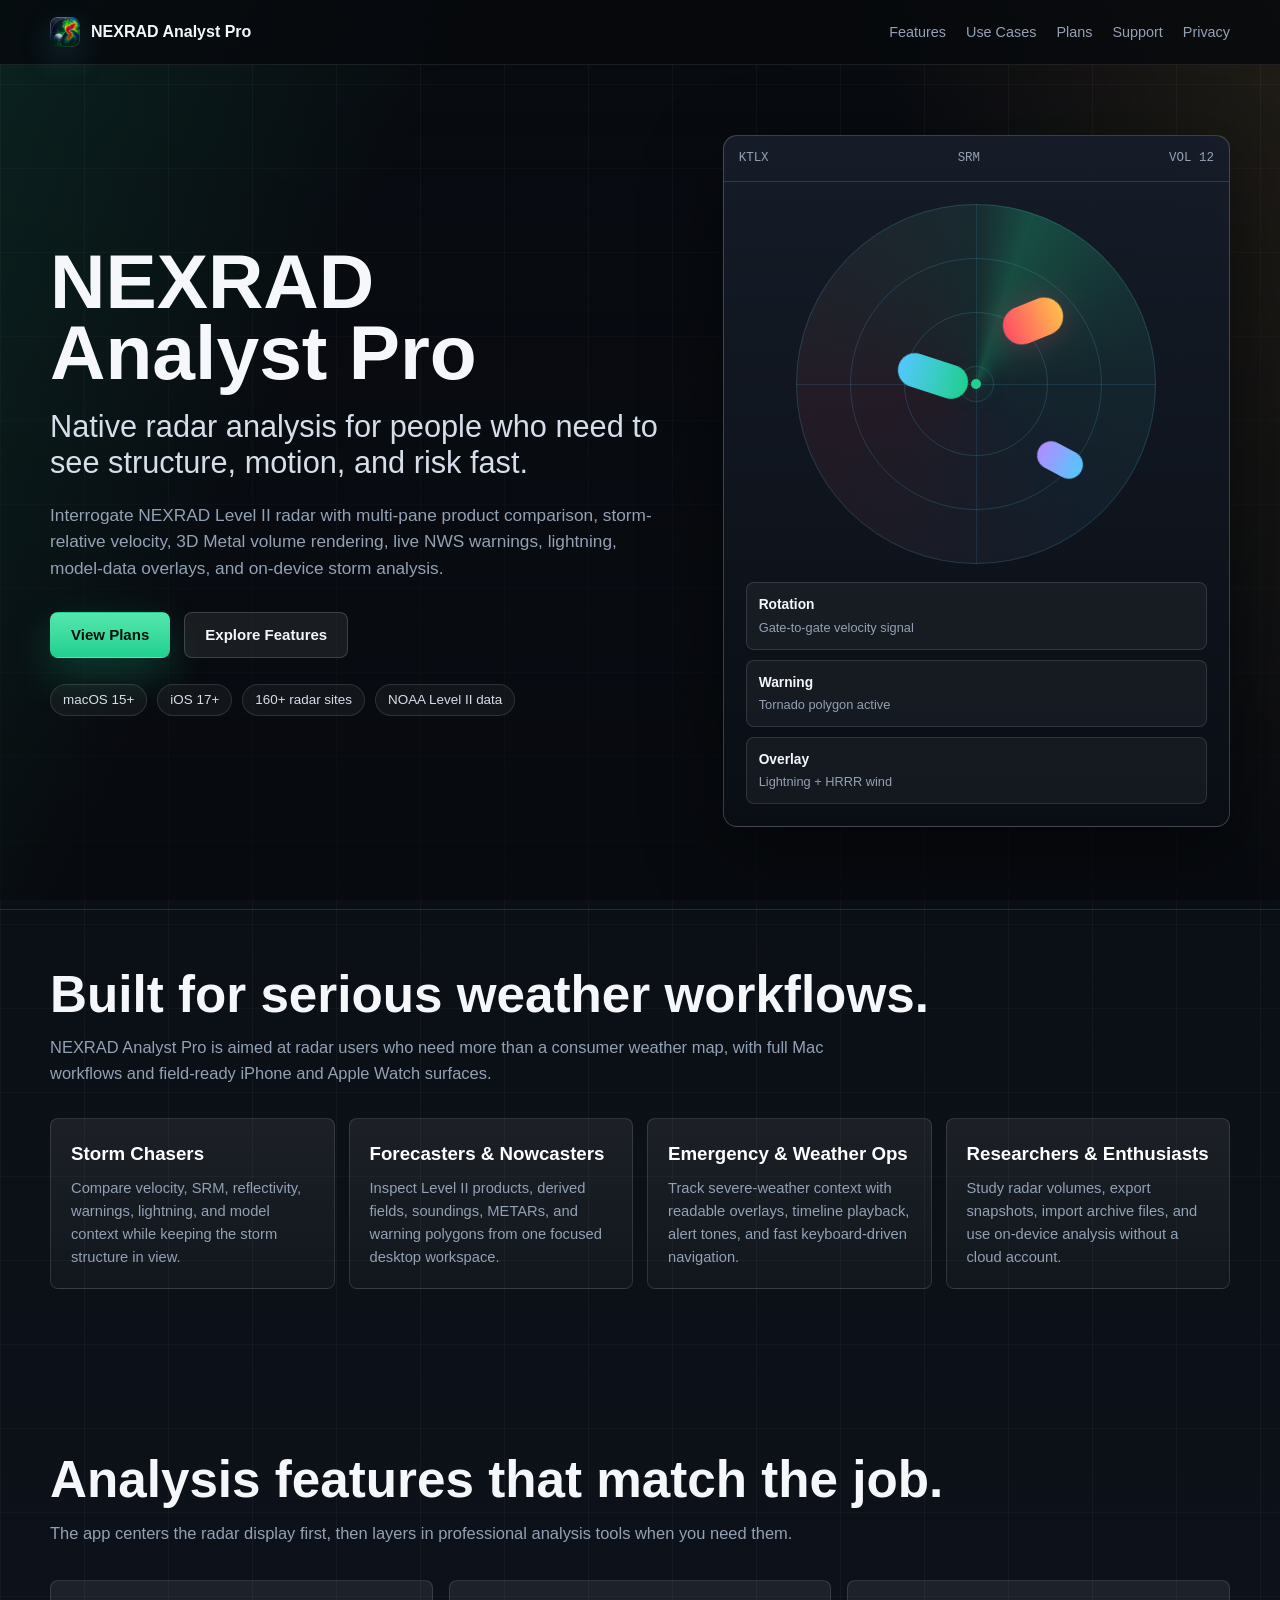
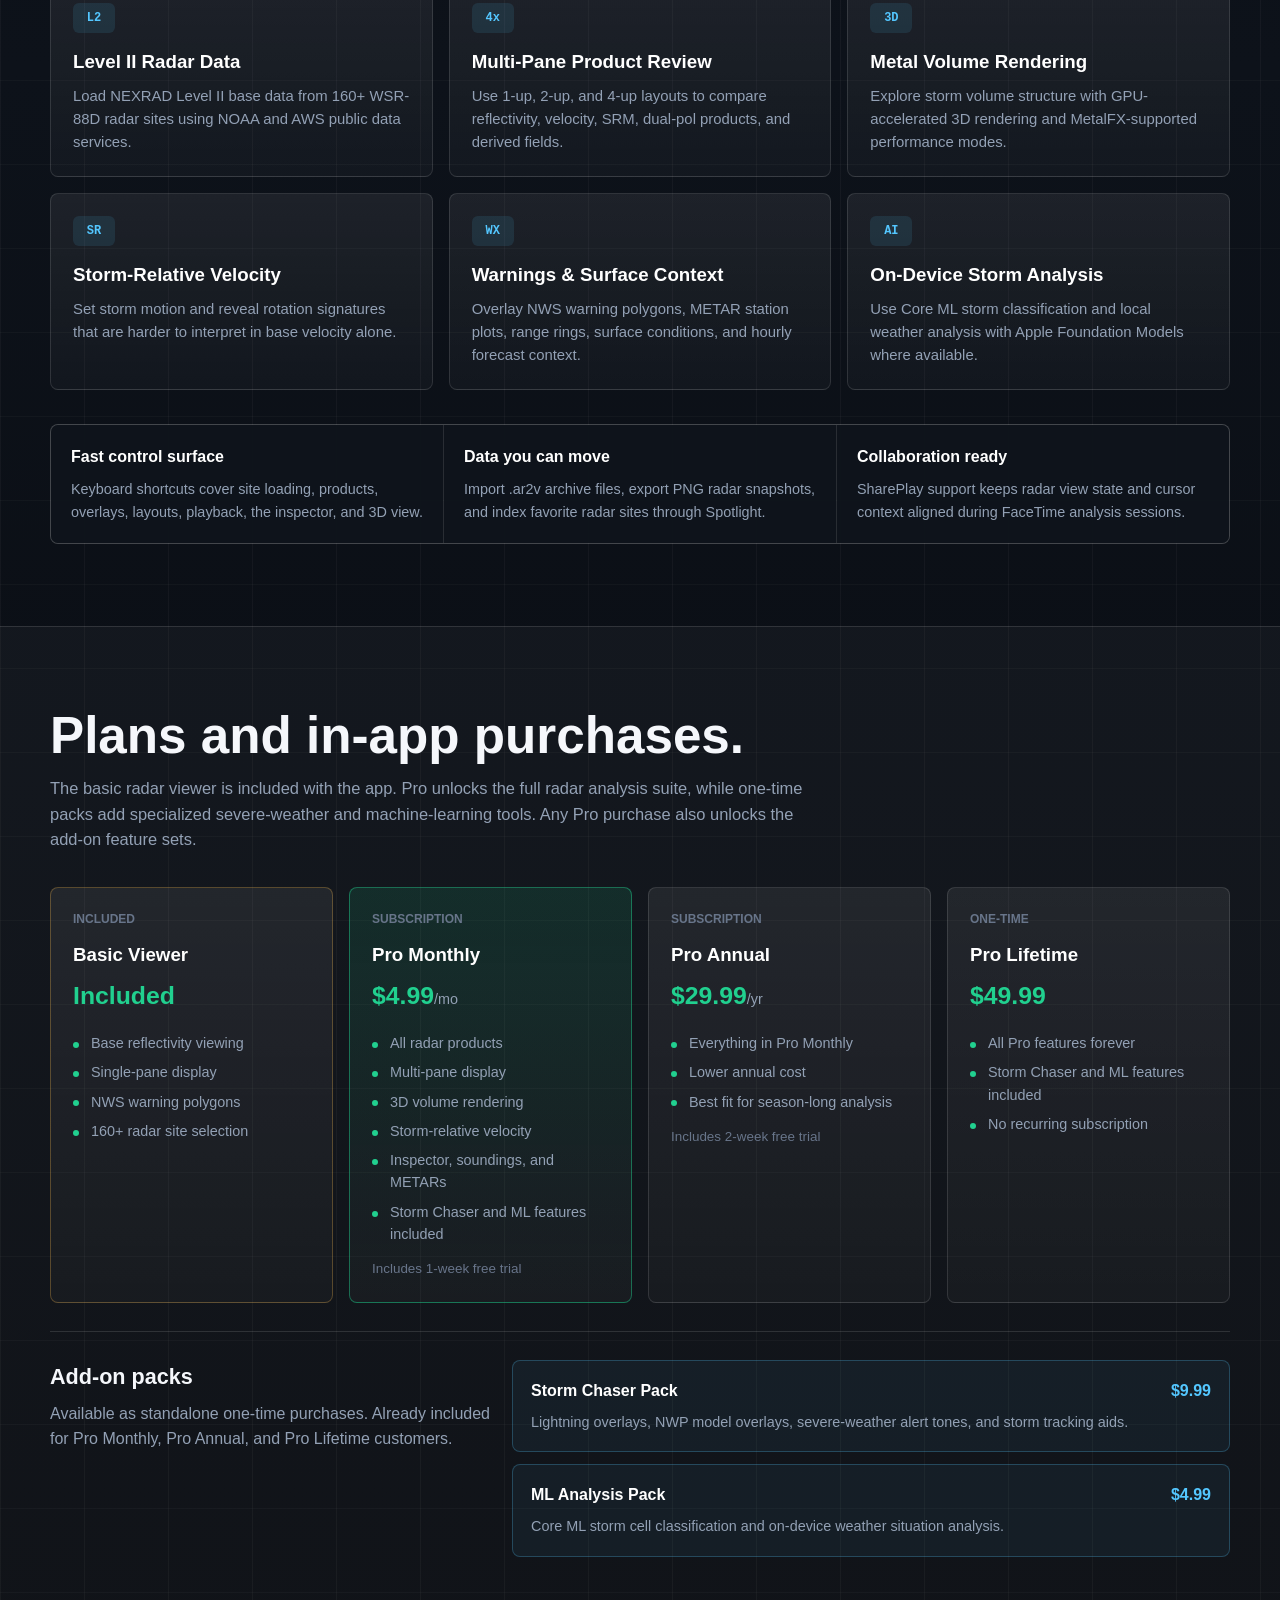
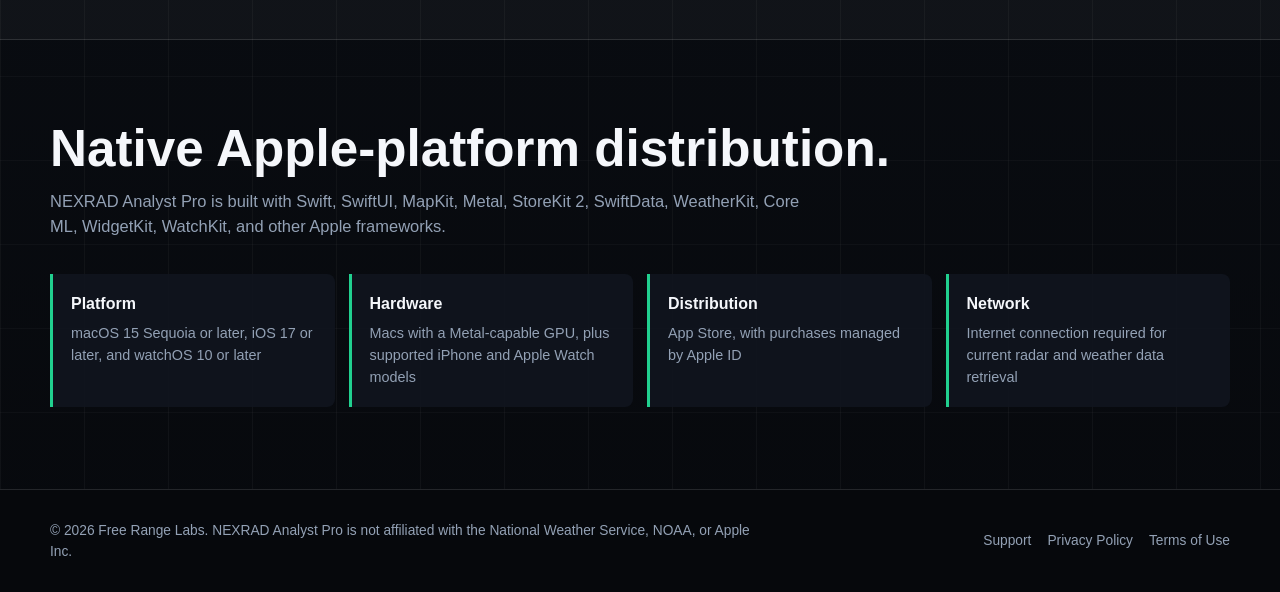
==== commit 3046c517: "Update NEXRAD public support pages for iOS review" ====
--- a/index.html
+++ b/index.html
@@ -3,10 +3,10 @@
   <head>
     <meta charset="utf-8">
     <meta name="viewport" content="width=device-width, initial-scale=1">
-    <title>NEXRAD Analyst Pro - Professional Weather Radar for Mac</title>
-    <meta name="description" content="NEXRAD Analyst Pro is a native macOS weather radar application for NEXRAD Level II analysis, storm-relative velocity, multi-pane workflows, 3D Metal rendering, warnings, lightning, model overlays, and on-device storm analysis.">
-    <meta property="og:title" content="NEXRAD Analyst Pro - Professional Weather Radar for Mac">
-    <meta property="og:description" content="Native Mac radar analysis for forecasters, storm chasers, emergency managers, and weather data professionals.">
+    <title>NEXRAD Analyst Pro - Professional Weather Radar for Apple Devices</title>
+    <meta name="description" content="NEXRAD Analyst Pro is a native Apple-platform weather radar application for NEXRAD Level II analysis, storm-relative velocity, multi-pane workflows, 3D Metal rendering, warnings, lightning, model overlays, and on-device storm analysis.">
+    <meta property="og:title" content="NEXRAD Analyst Pro - Professional Weather Radar for Apple Devices">
+    <meta property="og:description" content="Native radar analysis for Mac, iPhone, and Apple Watch.">
     <meta property="og:type" content="website">
     <meta property="og:url" content="https://noktirnal42.github.io/NEXRADAnalyst/">
     <meta property="og:image" content="https://noktirnal42.github.io/NEXRADAnalyst/app-icon.png">
@@ -36,7 +36,7 @@
         <div class="hero-inner hero-grid">
           <div class="hero-content">
             <h1>NEXRAD Analyst Pro</h1>
-            <p class="hero-title-sub">Native Mac radar analysis for people who need to see structure, motion, and risk fast.</p>
+            <p class="hero-title-sub">Native radar analysis for people who need to see structure, motion, and risk fast.</p>
             <p class="hero-copy">Interrogate NEXRAD Level II radar with multi-pane product comparison, storm-relative velocity, 3D Metal volume rendering, live NWS warnings, lightning, model-data overlays, and on-device storm analysis.</p>
             <div class="cta-row">
               <a class="primary-button" href="#plans">View Plans</a>
@@ -44,6 +44,7 @@
             </div>
             <div class="hero-facts" aria-label="Product highlights">
               <span>macOS 15+</span>
+              <span>iOS 17+</span>
               <span>160+ radar sites</span>
               <span>NOAA Level II data</span>
             </div>
@@ -91,7 +92,7 @@
           <div class="section-heading-row">
             <div>
               <h2>Built for serious weather workflows.</h2>
-              <p class="section-lede">NEXRAD Analyst Pro is aimed at radar users who need more than a consumer weather map, without leaving the Mac-native experience.</p>
+              <p class="section-lede">NEXRAD Analyst Pro is aimed at radar users who need more than a consumer weather map, with full Mac workflows and field-ready iPhone and Apple Watch surfaces.</p>
             </div>
           </div>
           <div class="audience-grid">
@@ -250,20 +251,20 @@
 
       <section class="section" id="requirements">
         <div class="section-inner">
-          <h2>Native macOS distribution.</h2>
-          <p class="section-lede">NEXRAD Analyst Pro is built with Swift, SwiftUI, MapKit, Metal, StoreKit 2, SwiftData, WeatherKit, Core ML, and other Apple frameworks.</p>
+          <h2>Native Apple-platform distribution.</h2>
+          <p class="section-lede">NEXRAD Analyst Pro is built with Swift, SwiftUI, MapKit, Metal, StoreKit 2, SwiftData, WeatherKit, Core ML, WidgetKit, WatchKit, and other Apple frameworks.</p>
           <div class="status-list">
             <div class="status-item">
               <strong>Platform</strong>
-              <p>macOS 15 Sequoia or later</p>
+              <p>macOS 15 Sequoia or later, iOS 17 or later, and watchOS 10 or later</p>
             </div>
             <div class="status-item">
               <strong>Hardware</strong>
-              <p>Apple silicon and Intel Macs with a Metal-capable GPU</p>
+              <p>Macs with a Metal-capable GPU, plus supported iPhone and Apple Watch models</p>
             </div>
             <div class="status-item">
               <strong>Distribution</strong>
-              <p>Mac App Store, with purchases managed by Apple ID</p>
+              <p>App Store, with purchases managed by Apple ID</p>
             </div>
             <div class="status-item">
               <strong>Network</strong>
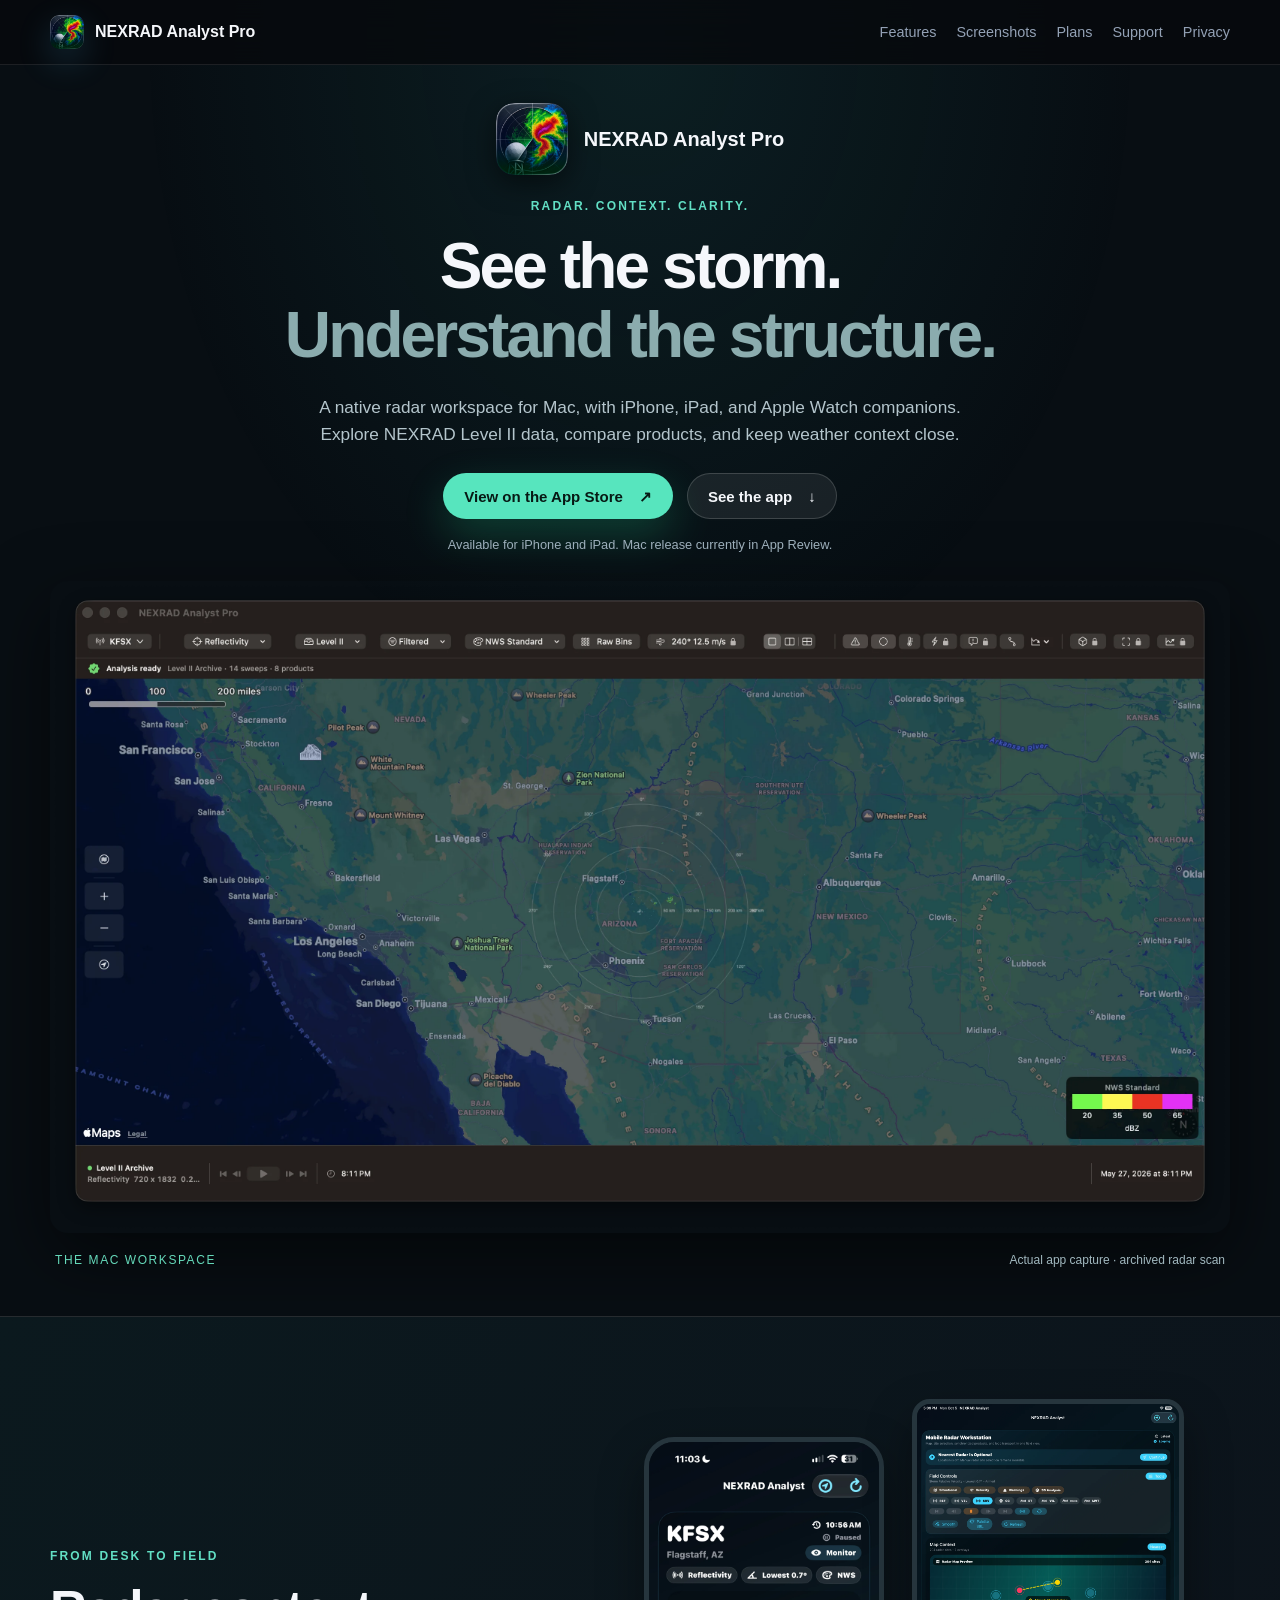
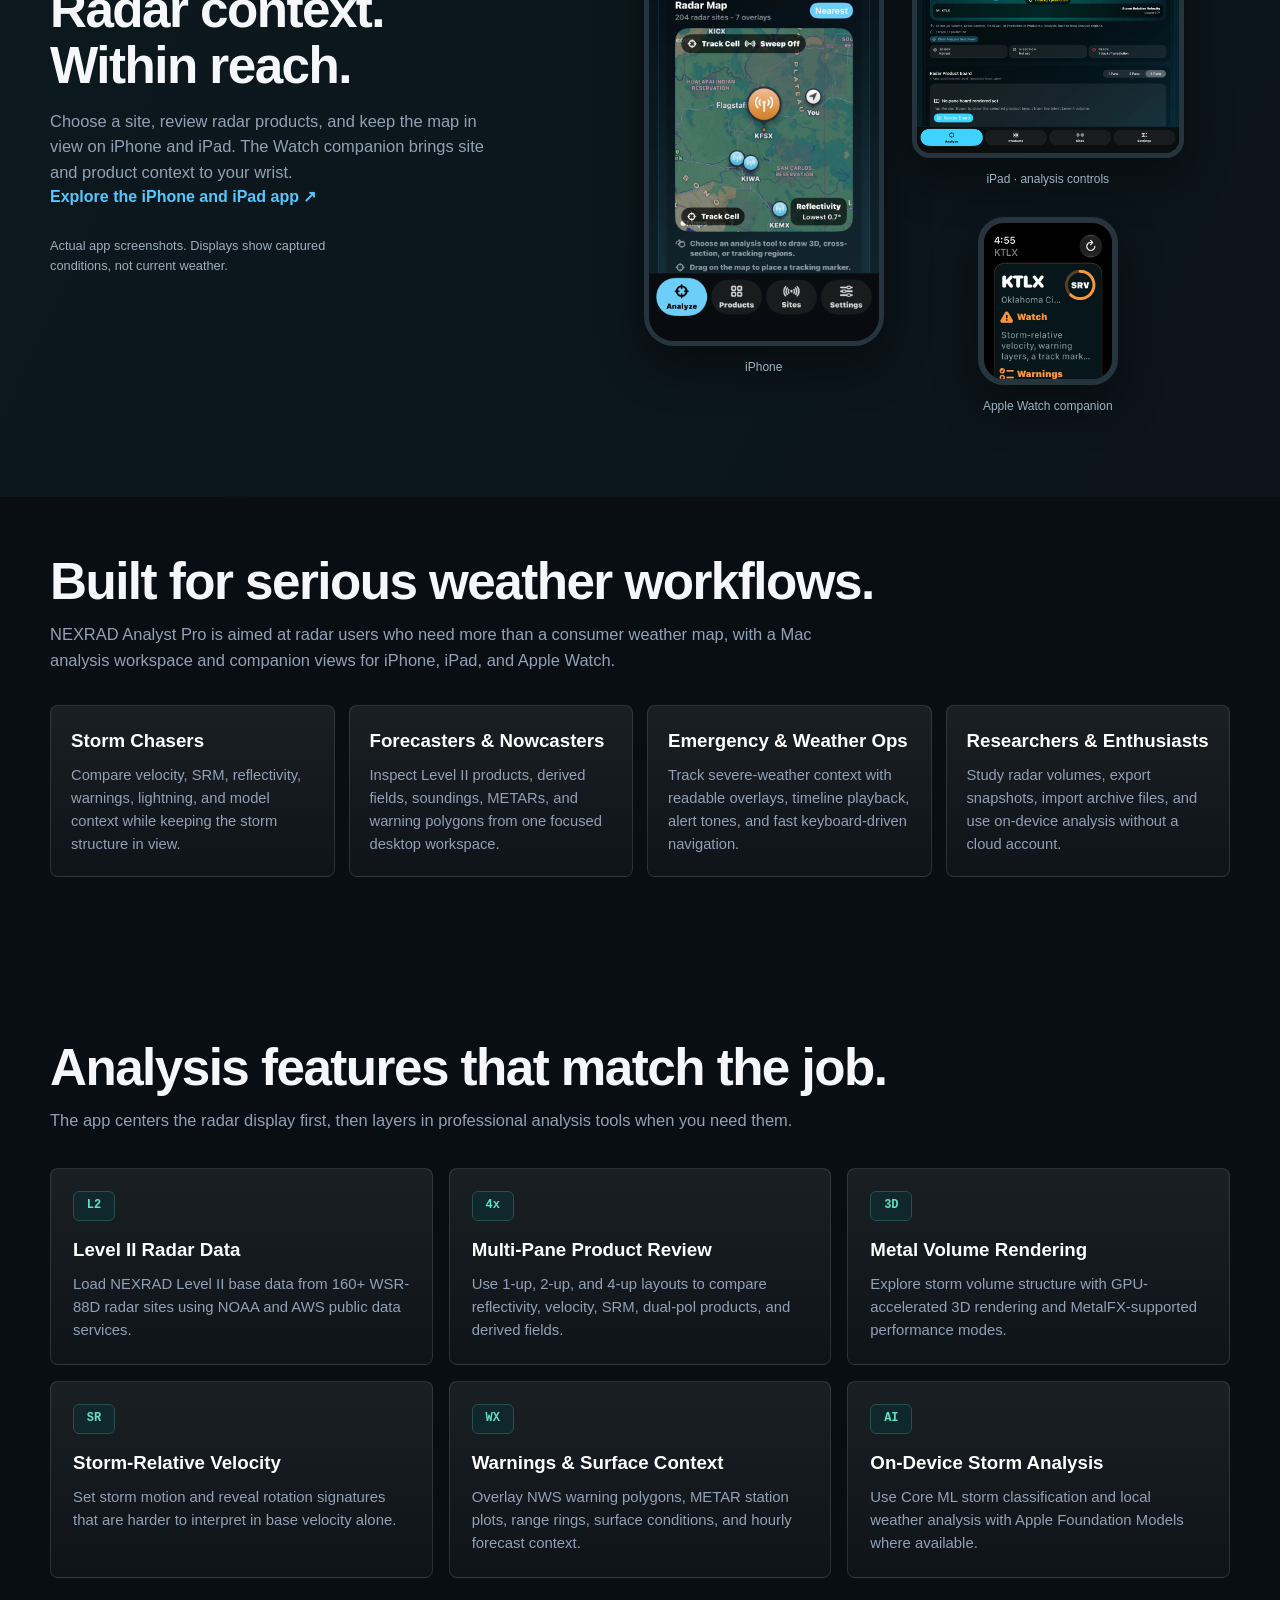
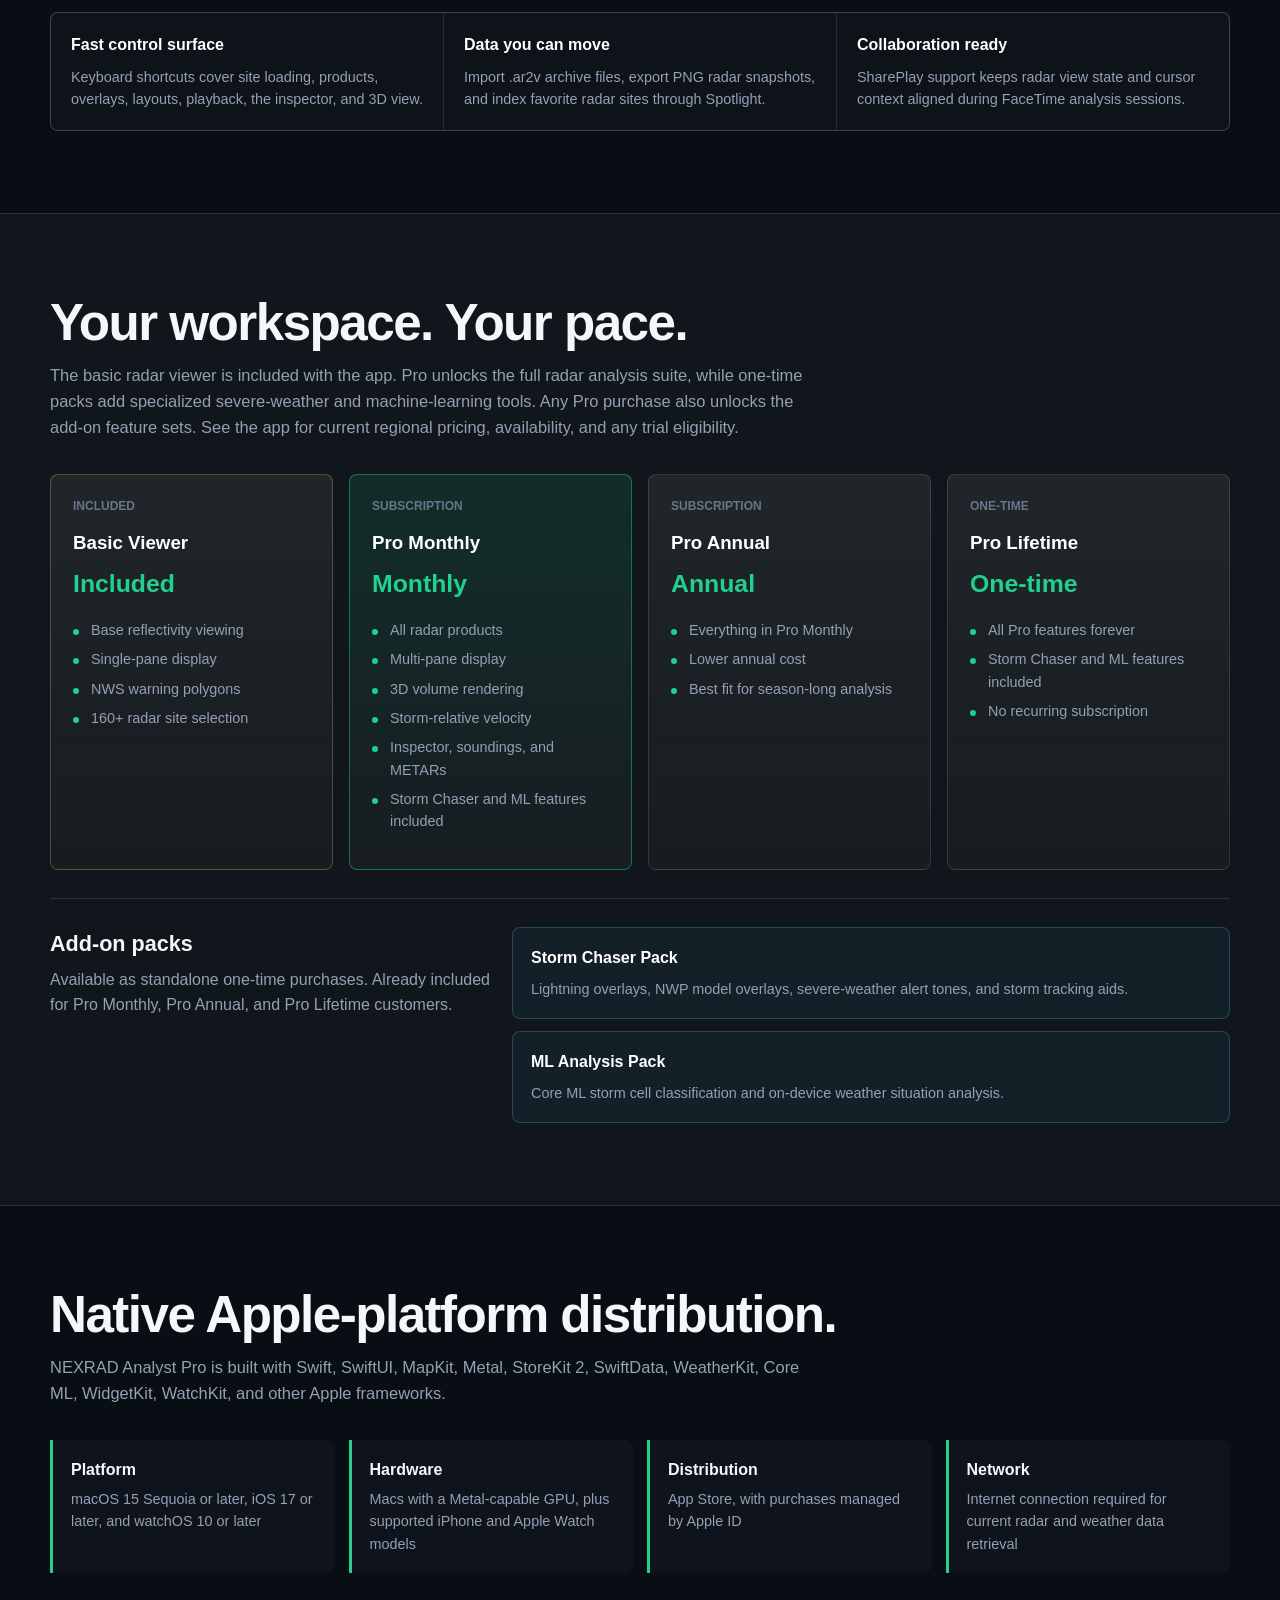
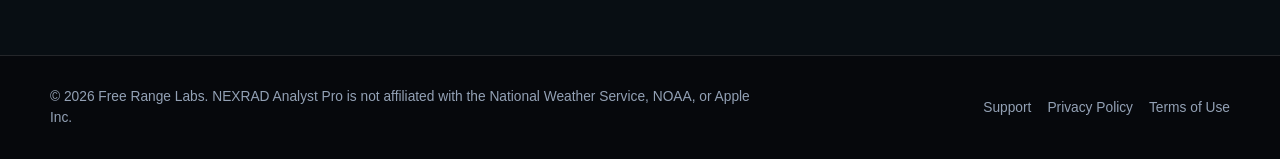
==== commit d18794e6: "Refresh marketing with real Apple device screenshots and app branding" ====
--- a/index.html
+++ b/index.html
@@ -7,9 +7,10 @@
     <meta name="description" content="NEXRAD Analyst Pro is a native Apple-platform weather radar application for NEXRAD Level II analysis, storm-relative velocity, multi-pane workflows, 3D Metal rendering, warnings, lightning, model overlays, and on-device storm analysis.">
     <meta property="og:title" content="NEXRAD Analyst Pro - Professional Weather Radar for Apple Devices">
     <meta property="og:description" content="Native radar analysis for Mac, iPhone, and Apple Watch.">
+    <meta name="twitter:card" content="summary_large_image">
     <meta property="og:type" content="website">
     <meta property="og:url" content="https://noktirnal42.github.io/NEXRADAnalyst/">
-    <meta property="og:image" content="https://noktirnal42.github.io/NEXRADAnalyst/app-icon.png">
+    <meta property="og:image" content="https://noktirnal42.github.io/NEXRADAnalyst/assets/mac-workstation.png">
     <link rel="icon" type="image/png" sizes="32x32" href="favicon.png">
     <link rel="apple-touch-icon" href="app-icon.png">
     <link rel="stylesheet" href="styles.css">
@@ -23,7 +24,7 @@
         </a>
         <div class="nav-links">
           <a href="#features">Features</a>
-          <a href="#audiences">Use Cases</a>
+          <a href="#screens">Screenshots</a>
           <a href="#plans">Plans</a>
           <a href="support.html">Support</a>
           <a href="privacy.html">Privacy</a>
@@ -32,56 +33,39 @@
     </header>
 
     <main>
-      <section class="hero">
-        <div class="hero-inner hero-grid">
-          <div class="hero-content">
-            <h1>NEXRAD Analyst Pro</h1>
-            <p class="hero-title-sub">Native radar analysis for people who need to see structure, motion, and risk fast.</p>
-            <p class="hero-copy">Interrogate NEXRAD Level II radar with multi-pane product comparison, storm-relative velocity, 3D Metal volume rendering, live NWS warnings, lightning, model-data overlays, and on-device storm analysis.</p>
-            <div class="cta-row">
-              <a class="primary-button" href="#plans">View Plans</a>
-              <a class="secondary-button" href="#features">Explore Features</a>
-            </div>
-            <div class="hero-facts" aria-label="Product highlights">
-              <span>macOS 15+</span>
-              <span>iOS 17+</span>
-              <span>160+ radar sites</span>
-              <span>NOAA Level II data</span>
-            </div>
-          </div>
-          <div class="storm-console" aria-label="Radar analysis interface illustration">
-            <div class="console-topbar">
-              <span>KTLX</span>
-              <span>SRM</span>
-              <span>VOL 12</span>
-            </div>
-            <div class="console-body">
-              <div class="radar-visual" aria-hidden="true">
-                <div class="radar-ring radar-ring-1"></div>
-                <div class="radar-ring radar-ring-2"></div>
-                <div class="radar-ring radar-ring-3"></div>
-                <div class="radar-ring radar-ring-4"></div>
-                <div class="radar-crosshair"></div>
-                <div class="radar-sweep"></div>
-                <div class="radar-cell cell-core"></div>
-                <div class="radar-cell cell-wind"></div>
-                <div class="radar-cell cell-hail"></div>
-                <div class="radar-center"></div>
-              </div>
-              <div class="console-inspector">
-                <div>
-                  <strong>Rotation</strong>
-                  <span>Gate-to-gate velocity signal</span>
-                </div>
-                <div>
-                  <strong>Warning</strong>
-                  <span>Tornado polygon active</span>
-                </div>
-                <div>
-                  <strong>Overlay</strong>
-                  <span>Lightning + HRRR wind</span>
-                </div>
-              </div>
+      <a class="skip-link" href="#features">Skip to features</a>
+      <section class="hero product-hero">
+        <div class="hero-inner product-intro">
+          <div class="product-wordmark"><img src="app-icon.png" width="72" height="72" alt=""><span>NEXRAD Analyst Pro</span></div>
+          <p class="eyebrow">RADAR. CONTEXT. CLARITY.</p>
+          <h1>See the storm.<br><span>Understand the structure.</span></h1>
+          <p class="hero-copy">A native radar workspace for Mac, with iPhone, iPad, and Apple Watch companions. Explore NEXRAD Level II data, compare products, and keep weather context close.</p>
+          <div class="cta-row">
+            <a class="primary-button" href="https://apps.apple.com/app/id6772084538">View on the App Store <span aria-hidden="true">↗</span></a>
+            <a class="secondary-button" href="#screens">See the app <span aria-hidden="true">↓</span></a>
+          </div>
+          <p class="availability">Available for iPhone and iPad. Mac release currently in App Review.</p>
+          <figure class="workstation-shot">
+            <a href="assets/mac-workstation.png" aria-label="Open full-size Mac radar screenshot"><img src="assets/mac-workstation.webp" width="3142" height="1736" fetchpriority="high" alt="NEXRAD Analyst Pro Mac workspace showing the KFSX reflectivity archive, radar product controls, range rings, palette legend, and scan timeline."></a>
+            <figcaption><span>THE MAC WORKSPACE</span><span>Actual app capture · archived radar scan</span></figcaption>
+          </figure>
+        </div>
+      </section>
+
+      <section class="section device-section" id="screens">
+        <div class="section-inner device-layout">
+          <div class="device-copy">
+            <p class="eyebrow">FROM DESK TO FIELD</p>
+            <h2>Radar context.<br>Within reach.</h2>
+            <p class="section-lede">Choose a site, review radar products, and keep the map in view on iPhone and iPad. The Watch companion brings site and product context to your wrist.</p>
+            <a class="text-link" href="https://apps.apple.com/app/id6772084538">Explore the iPhone and iPad app ↗</a>
+            <p class="capture-note">Actual app screenshots. Displays show captured conditions, not current weather.</p>
+          </div>
+          <div class="device-gallery">
+            <figure class="phone-shot"><a href="assets/iphone-radar.png" aria-label="Open full-size iPhone screenshot"><img src="assets/iphone-radar.webp" width="1320" height="2868" loading="lazy" alt="iPhone Analyze screen with KFSX site details, reflectivity map, product controls, and four navigation tabs."></a><figcaption>iPhone</figcaption></figure>
+            <div class="companion-shots">
+              <figure class="tablet-shot"><a href="assets/ipad-radar.png" aria-label="Open full-size iPad screenshot"><img src="assets/ipad-radar.webp" width="2064" height="2752" loading="lazy" alt="iPad analysis controls with a schematic radar-map preview and product-board controls."></a><figcaption>iPad · analysis controls</figcaption></figure>
+              <figure class="watch-shot"><a href="assets/watch-radar.png" aria-label="Open full-size Apple Watch screenshot"><img src="assets/watch-radar.webp" width="422" height="514" loading="lazy" alt="Apple Watch companion displaying KTLX site and storm-relative velocity context."></a><figcaption>Apple Watch companion</figcaption></figure>
             </div>
           </div>
         </div>
@@ -92,7 +76,7 @@
           <div class="section-heading-row">
             <div>
               <h2>Built for serious weather workflows.</h2>
-              <p class="section-lede">NEXRAD Analyst Pro is aimed at radar users who need more than a consumer weather map, with full Mac workflows and field-ready iPhone and Apple Watch surfaces.</p>
+              <p class="section-lede">NEXRAD Analyst Pro is aimed at radar users who need more than a consumer weather map, with a Mac analysis workspace and companion views for iPhone, iPad, and Apple Watch.</p>
             </div>
           </div>
           <div class="audience-grid">
@@ -172,10 +156,10 @@
 
       <section class="section alt" id="plans">
         <div class="section-inner">
-          <h2>Plans and in-app purchases.</h2>
-          <p class="section-lede">The basic radar viewer is included with the app. Pro unlocks the full radar analysis suite, while one-time packs add specialized severe-weather and machine-learning tools. Any Pro purchase also unlocks the add-on feature sets.</p>
-
-          <div class="plan-table" role="table" aria-label="NEXRAD Analyst Pro plans">
+          <h2>Your workspace. Your pace.</h2>
+          <p class="section-lede">The basic radar viewer is included with the app. Pro unlocks the full radar analysis suite, while one-time packs add specialized severe-weather and machine-learning tools. Any Pro purchase also unlocks the add-on feature sets. See the app for current regional pricing, availability, and any trial eligibility.</p>
+
+          <div class="plan-table" aria-label="NEXRAD Analyst Pro plans">
             <div class="plan-card included">
               <p class="plan-type">Included</p>
               <h3>Basic Viewer</h3>
@@ -190,7 +174,7 @@
             <div class="plan-card featured">
               <p class="plan-type">Subscription</p>
               <h3>Pro Monthly</h3>
-              <p class="price">$4.99<span class="price-period">/mo</span></p>
+              <p class="price">Monthly</p>
               <ul class="plan-features">
                 <li>All radar products</li>
                 <li>Multi-pane display</li>
@@ -199,23 +183,23 @@
                 <li>Inspector, soundings, and METARs</li>
                 <li>Storm Chaser and ML features included</li>
               </ul>
-              <p class="plan-note">Includes 1-week free trial</p>
+
             </div>
             <div class="plan-card">
               <p class="plan-type">Subscription</p>
               <h3>Pro Annual</h3>
-              <p class="price">$29.99<span class="price-period">/yr</span></p>
+              <p class="price">Annual</p>
               <ul class="plan-features">
                 <li>Everything in Pro Monthly</li>
                 <li>Lower annual cost</li>
                 <li>Best fit for season-long analysis</li>
               </ul>
-              <p class="plan-note">Includes 2-week free trial</p>
+
             </div>
             <div class="plan-card">
               <p class="plan-type">One-time</p>
               <h3>Pro Lifetime</h3>
-              <p class="price">$49.99</p>
+              <p class="price">One-time</p>
               <ul class="plan-features">
                 <li>All Pro features forever</li>
                 <li>Storm Chaser and ML features included</li>
@@ -235,14 +219,14 @@
                   <h4>Storm Chaser Pack</h4>
                   <p>Lightning overlays, NWP model overlays, severe-weather alert tones, and storm tracking aids.</p>
                 </div>
-                <strong>$9.99</strong>
+
               </article>
               <article class="addon-card">
                 <div>
                   <h4>ML Analysis Pack</h4>
                   <p>Core ML storm cell classification and on-device weather situation analysis.</p>
                 </div>
-                <strong>$4.99</strong>
+
               </article>
             </div>
           </div>
--- a/styles.css
+++ b/styles.css
@@ -233,161 +233,6 @@
   font-size: 0.84rem;
 }
 
-.storm-console {
-  border: 1px solid var(--line-strong);
-  border-radius: 14px;
-  overflow: hidden;
-  background: linear-gradient(180deg, rgba(22, 29, 41, 0.96), rgba(10, 14, 21, 0.96));
-  box-shadow: var(--shadow);
-}
-
-.console-topbar {
-  display: flex;
-  justify-content: space-between;
-  gap: 12px;
-  padding: 13px 15px;
-  border-bottom: 1px solid var(--line);
-  color: var(--muted);
-  font-family: "SF Mono", Menlo, monospace;
-  font-size: 0.78rem;
-}
-
-.console-body {
-  display: grid;
-  grid-template-columns: minmax(0, 1fr);
-  gap: 18px;
-  padding: 22px;
-}
-
-.radar-visual {
-  position: relative;
-  width: min(100%, 360px);
-  aspect-ratio: 1;
-  justify-self: center;
-  border-radius: 50%;
-  background:
-    conic-gradient(from 20deg, rgba(33, 208, 143, 0.1), rgba(84, 199, 255, 0.06), rgba(255, 77, 100, 0.08), rgba(33, 208, 143, 0.1));
-}
-
-.radar-ring {
-  position: absolute;
-  border-radius: 50%;
-  border: 1px solid rgba(84, 199, 255, 0.18);
-}
-
-.radar-ring-1 { inset: 0; }
-.radar-ring-2 { inset: 15%; }
-.radar-ring-3 { inset: 30%; }
-.radar-ring-4 { inset: 45%; }
-
-.radar-sweep {
-  position: absolute;
-  inset: 0;
-  border-radius: 50%;
-  background: conic-gradient(from 0deg, transparent 0deg, rgba(33, 208, 143, 0.2) 18deg, rgba(33, 208, 143, 0.05) 58deg, transparent 86deg);
-  animation: sweep 6s linear infinite;
-}
-
-@keyframes sweep {
-  from { transform: rotate(0deg); }
-  to { transform: rotate(360deg); }
-}
-
-.radar-crosshair {
-  position: absolute;
-  inset: 0;
-}
-
-.radar-crosshair::before,
-.radar-crosshair::after {
-  content: "";
-  position: absolute;
-  background: rgba(84, 199, 255, 0.12);
-}
-
-.radar-crosshair::before {
-  left: 50%;
-  top: 0;
-  bottom: 0;
-  width: 1px;
-}
-
-.radar-crosshair::after {
-  top: 50%;
-  left: 0;
-  right: 0;
-  height: 1px;
-}
-
-.radar-cell {
-  position: absolute;
-  border-radius: 999px;
-  filter: blur(0.2px);
-}
-
-.cell-core {
-  top: 27%;
-  left: 57%;
-  width: 62px;
-  height: 38px;
-  background: linear-gradient(90deg, var(--red), var(--amber));
-  transform: rotate(-22deg);
-  box-shadow: 0 0 30px rgba(255, 77, 100, 0.28);
-}
-
-.cell-wind {
-  top: 43%;
-  left: 28%;
-  width: 72px;
-  height: 34px;
-  background: linear-gradient(90deg, var(--cyan), var(--green));
-  transform: rotate(18deg);
-}
-
-.cell-hail {
-  right: 20%;
-  bottom: 25%;
-  width: 48px;
-  height: 28px;
-  background: linear-gradient(90deg, var(--purple), var(--cyan));
-  transform: rotate(28deg);
-}
-
-.radar-center {
-  position: absolute;
-  top: 50%;
-  left: 50%;
-  width: 10px;
-  height: 10px;
-  border-radius: 50%;
-  background: var(--green);
-  box-shadow: 0 0 22px rgba(33, 208, 143, 0.58);
-  transform: translate(-50%, -50%);
-}
-
-.console-inspector {
-  display: grid;
-  gap: 10px;
-}
-
-.console-inspector div {
-  display: grid;
-  gap: 2px;
-  padding: 11px 12px;
-  border: 1px solid var(--line);
-  border-radius: 8px;
-  background: rgba(255, 255, 255, 0.045);
-}
-
-.console-inspector strong {
-  font-size: 0.86rem;
-}
-
-.console-inspector span {
-  color: var(--muted);
-  font-size: 0.8rem;
-}
-
 .section {
   position: relative;
   z-index: 1;
@@ -906,9 +751,6 @@
     padding: 50px 0 58px;
   }
 
-  .storm-console {
-    order: -1;
-  }
 
   .feature-grid,
   .workflow-strip,
@@ -936,15 +778,72 @@
     padding: 62px 0;
   }
 
-  .console-body {
-    padding: 16px;
-  }
-
-  .radar-visual {
-    width: min(100%, 280px);
-  }
 
   .addon-card {
     flex-direction: column;
   }
 }
+
+/* Product photography and the radar palette carry the brand. */
+body { background: #080e13; }
+body::before { background: radial-gradient(ellipse at 50% 5%, rgba(35,146,143,.13), transparent 55%); }
+.product-hero { min-height: auto; overflow: hidden; }
+.product-intro { text-align: center; padding: 38px 0 28px; }
+.product-wordmark { display:flex; align-items:center; justify-content:center; gap:16px; font-size:1.25rem; font-weight:650; }
+.product-wordmark img { border-radius:18px; box-shadow:0 8px 28px #0008; }
+.eyebrow { font-size:.75rem; letter-spacing:.18em; color:#62dfc4; font-weight:750; margin:22px 0 16px; }
+.product-intro h1 { font-size:clamp(2.5rem,5vw,4.1rem); line-height:1.08; letter-spacing:-.045em; margin-bottom:24px; }
+.product-intro h1 span { color:#8bacae; }
+.product-intro .hero-copy { max-width:680px; margin:0 auto 26px; color:#b4c5cc; }
+.product-intro .cta-row { justify-content:center; }
+.primary-button { background:#57e5be; color:#071914; border-radius:100px; gap:16px; }
+.primary-button:hover { background:#8af3d2; color:#071914; }
+.secondary-button { border-radius:100px; gap:16px; }
+.availability,.capture-note { font-size:.8rem; color:#9dafbb; }
+.availability { margin:16px 0 26px; }
+.workstation-shot { margin:0; }
+.workstation-shot img { display:block; width:100%; height:auto; border-radius:18px; box-shadow:0 24px 70px #0008; }
+.workstation-shot figcaption { display:flex; justify-content:space-between; gap:16px; padding:18px 5px; color:#a1b8bf; font-size:.75rem; }
+.workstation-shot figcaption span:first-child { letter-spacing:.13em; color:#65d9ba; }
+.device-section { background:linear-gradient(115deg,#0b191e,#0c131b); }
+.device-layout { display:grid; grid-template-columns:.85fr 1.15fr; gap:80px; align-items:center; }
+.device-copy h2 { font-size:clamp(2.1rem,4vw,3.5rem); line-height:1.1; letter-spacing:-.035em; }
+.device-copy .section-lede { max-width:440px; }
+.text-link { text-decoration:none; font-weight:650; }
+.capture-note { max-width:330px; margin-top:26px; }
+.device-gallery { display:flex; gap:28px; align-items:center; justify-content:center; min-width:0; }
+.device-gallery figure { margin:0; min-width:0; }
+.device-gallery img { display:block; width:100%; height:auto; box-shadow:0 20px 45px #0006; border:5px solid #26353d; }
+.phone-shot { width:46%; max-width:240px; }
+.phone-shot img { border-radius:30px; }
+.device-gallery figcaption { text-align:center; color:#9db4c0; font-size:.75rem; margin-top:12px; }
+.companion-shots { width:43%; display:flex; flex-direction:column; align-items:center; gap:28px; }
+.tablet-shot img { border-radius:18px; }
+.watch-shot { width:60%; max-width:140px; }
+.watch-shot img { border-radius:26px; border-width:6px; }
+.brand img { width:34px; height:34px; border-radius:9px; }
+.feature-icon { color:#62dfc4; background:#10282c; border:1px solid #24514f; }
+.section h2 { letter-spacing:-.03em; }
+:focus-visible { outline:3px solid #62dfc4; outline-offset:5px; }
+.skip-link { position:absolute; top:-100px; left:20px; z-index:100; background:#57e5be; color:#071914; padding:12px 20px; }
+.skip-link:focus { top:10px; }
+@media(max-width:860px) {
+ .device-layout { grid-template-columns:1fr; gap:36px; }
+ .device-copy { text-align:center; }
+ .device-copy .section-lede,.capture-note { margin-left:auto; margin-right:auto; }
+ .device-gallery { max-width:530px; margin:0 auto; }
+ .product-intro { padding-top:40px; }
+}
+@media(max-width:640px) {
+ .product-wordmark { font-size:1rem; gap:12px; }
+ .product-wordmark img { width:56px; height:56px; }
+ .product-intro h1 { font-size:clamp(2rem,8.6vw,3rem); }
+ .product-intro .hero-copy { font-size:1rem; }
+ .workstation-shot figcaption { flex-direction:column; gap:4px; text-align:left; }
+ .device-gallery { gap:20px; }
+ .phone-shot img { border-radius:22px; border-width:3px; }
+ .nav-links { flex-wrap:wrap; justify-content:flex-start; column-gap:18px; }
+ .brand { white-space:normal; }
+}
+section[id] { scroll-margin-top:90px; }
+@media(max-width:860px) { section[id] { scroll-margin-top:125px; } }
